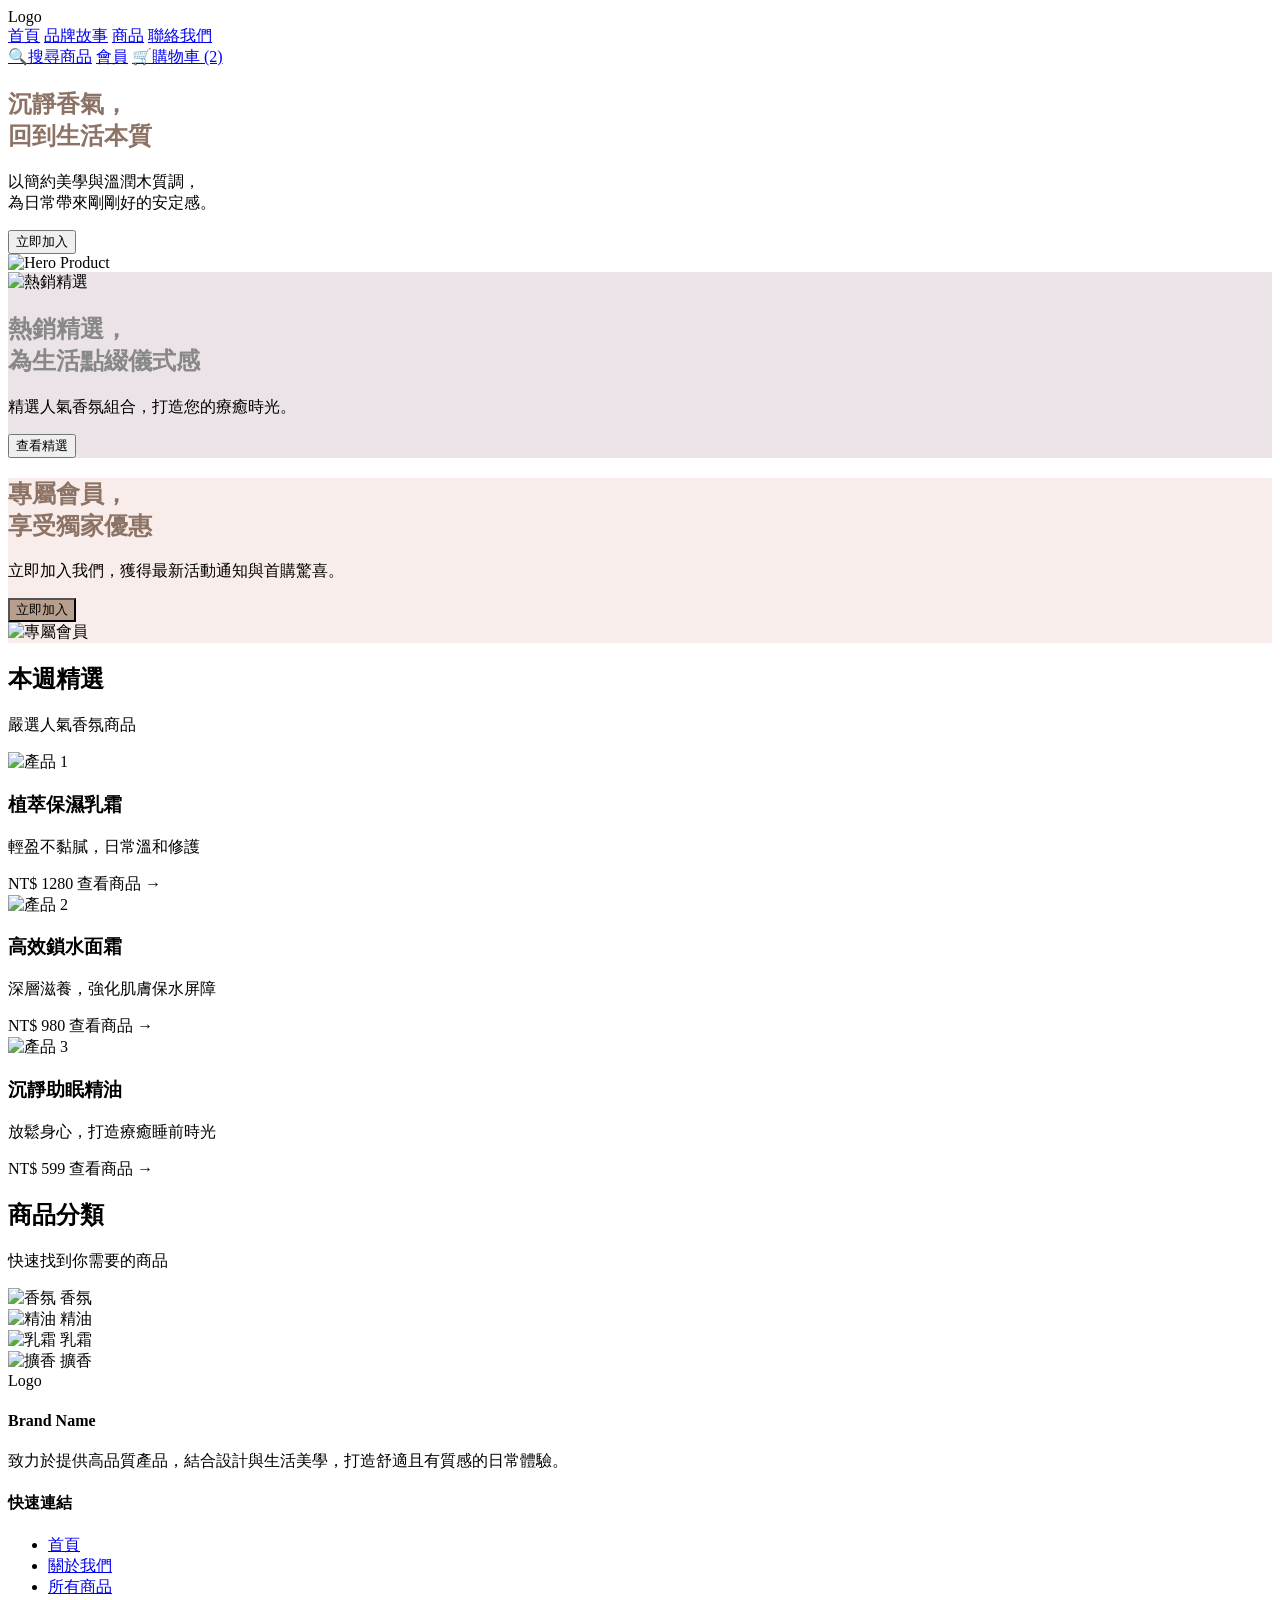
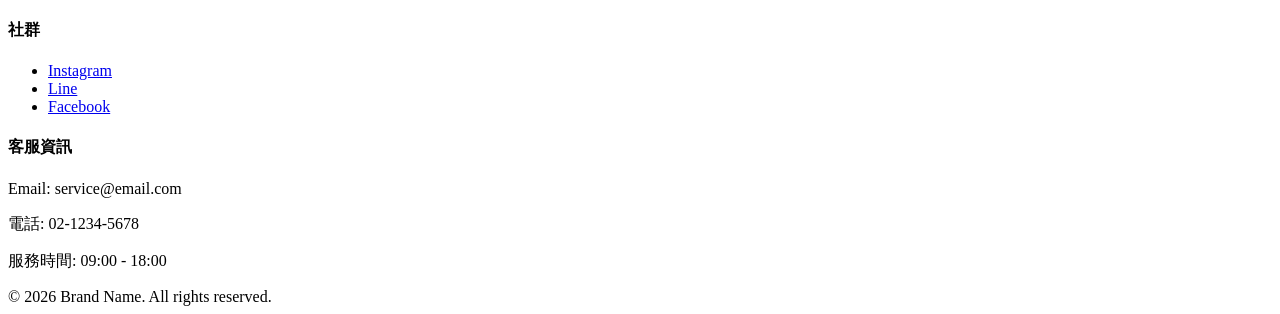
==== index/index.html @ a4450193 "add root index redirect" ====
<!DOCTYPE html>
<html lang="zh-Hant">
<head>
    <meta charset="UTF-8">
    <meta name="viewport" content="width=device-width, initial-scale=1.0">
    <title>首頁 - 品牌名稱</title>
    <link rel="stylesheet" href="style.css">
    <link href="https://fonts.googleapis.com/css2?family=Noto+Sans+TC:wght@400;500;700&display=swap" rel="stylesheet">
</head>

<body>

    <header class="header">
        <div class="header-container">
            <div class="logo">Logo</div>
            <nav class="nav-menu">
                <a href="../index/index.html">首頁</a>
                <a href="../about/about.html">品牌故事</a>
                <a href="../Product/product.html">商品</a>
                <a href="#">聯絡我們</a>
            </nav>
            <div class="nav-icons">
                <a href="#">🔍搜尋商品</a>
                <a href="#">會員</a>
                <a href="#">🛒購物車 (2)</a>
            </div>
        </div>
    </header>

    <section class="hero-section">
        <div class="hero-slider" id="heroSlider">
            
            <div class="hero-slide">
                <div class="hero-container">
                    <div class="hero-content">
                        <h1 style="color: #8d7365;">沉靜香氣，<br>回到生活本質</h1>
                        <p>以簡約美學與溫潤木質調，<br>為日常帶來剛剛好的安定感。</p>
                        <button class="hero-btn" onclick="location.href='../product/product.html'">立即加入</button>
                    </div>
                    <div class="hero-image">
                        <img src="images/hero-image.jpg" alt="Hero Product">
                    </div>
                </div>
            </div>

            <div class="hero-slide slide-2" style="background-color: #EBE3E7;">
                <div class="hero-container">
                    <div class="hero-image">
                        <img src="images/hero-image3.png" alt="熱銷精選">
                    </div>
                    <div class="hero-content">
                        <h1 style="color: #888;" onclick="location.href='../product/product.html'">熱銷精選，<br>為生活點綴儀式感</h1>
                        <p>精選人氣香氛組合，打造您的療癒時光。</p>
                        <button class="hero-btn" onclick="location.href='product.html'">查看精選</button>

                    </div>
                </div>
            </div>
            <div class="hero-slide" style="background-color: #f8edea;">
                <div class="hero-container">
                    <div class="hero-content">
                        <h1 style="color: #8d7365;">專屬會員，<br>享受獨家優惠</h1>
                        <p>立即加入我們，獲得最新活動通知與首購驚喜。</p>
                        <button class="hero-btn" style="background-color: #b89f8d;" onclick="location.href='../about/about.html'">立即加入</button>
                    </div>
                    <div class="hero-image">
                        <img src="images/hero-image2.png" alt="專屬會員">
                    </div>
                </div>
            </div>

        </div> </section>

    <section class="featured-section">
        <div class="section-title">
            <h2>本週精選</h2>
            <p>嚴選人氣香氛商品</p>
        </div>
        <div class="featured-grid">
            <div class="product-card">
                <div class="card-img-wrapper">
                    <img src="images/prod1.jpg" alt="產品 1">
                </div>
                <div class="card-body">
                    <h3>植萃保濕乳霜</h3>
                    <p>輕盈不黏膩，日常溫和修護</p>
                    <div class="card-footer">
                        <span class="price">NT$ 1280</span>
                        <span class="view-link">查看商品 &rarr;</span>
                    </div>
                </div>
            </div>
            <div class="product-card">
                <div class="card-img-wrapper">
                    <img src="images/prod2.jpg" alt="產品 2">
                </div>
                <div class="card-body">
                    <h3>高效鎖水面霜</h3>
                    <p>深層滋養，強化肌膚保水屏障</p>
                    <div class="card-footer">
                        <span class="price">NT$ 980</span>
                        <span class="view-link">查看商品 &rarr;</span>
                    </div>
                </div>
            </div>
            <div class="product-card">
                <div class="card-img-wrapper">
                    <img src="images/prod3.jpg" alt="產品 3">
                </div>
                <div class="card-body">
                    <h3>沉靜助眠精油</h3>
                    <p>放鬆身心，打造療癒睡前時光</p>
                    <div class="card-footer">
                        <span class="price">NT$ 599</span>
                        <span class="view-link">查看商品 &rarr;</span>
                    </div>
                </div>
            </div>
        </div>
    </section>

    <section class="category-section">
        <div class="section-title">
            <h2>商品分類</h2>
            <p>快速找到你需要的商品</p>
        </div>
        <div class="category-grid">
            <div class="category-item">
                <img src="images/cat1.jpg" alt="香氛">
                <span class="category-label">香氛</span>
            </div>
            <div class="category-item">
                <img src="images/cat2.jpg" alt="精油">
                <span class="category-label">精油</span>
            </div>
            <div class="category-item">
                <img src="images/cat3.jpg" alt="乳霜">
                <span class="category-label">乳霜</span>
            </div>
            <div class="category-item">
                <img src="images/cat4.jpg" alt="擴香">
                <span class="category-label">擴香</span>
            </div>
        </div>

        
    </section>

    

    <footer class="footer-main">
        <div class="footer-top-container">
            <div class="footer-logo-box">
                <div class="footer-logo-square">Logo</div>
            </div>
            
            <div class="footer-links-grid">
                <div class="footer-column">
                    <h4>Brand Name</h4>
                    <p>致力於提供高品質產品，結合設計與生活美學，打造舒適且有質感的日常體驗。</p>
                </div>
                <div class="footer-column">
                    <h4>快速連結</h4>
                    <ul>
                        <li><a href="../index/index.html">首頁</a></li>
                        <li><a href="../about/about.html">關於我們</a></li>
                        <li><a href="../Product/product.html">所有商品</a></li>
                    </ul>
                </div>
                <div class="footer-column">
                    <h4>社群</h4>
                    <ul>
                        <li><a href="#">Instagram</a></li>
                        <li><a href="#">Line</a></li>
                        <li><a href="#">Facebook</a></li>
                    </ul>
                </div>
                <div class="footer-column">
                    <h4>客服資訊</h4>
                    <p>Email: service@email.com</p>
                    <p>電話: 02-1234-5678</p>
                    <p>服務時間: 09:00 - 18:00</p>
                </div>
            </div>
        </div>
        <div class="footer-bottom">
            © 2026 Brand Name. All rights reserved.
        </div>
    </footer>

    <script>
        let currentSlide = 0;
        const slider = document.getElementById('heroSlider');
        const totalSlides = 3;

        function nextSlide() {
            currentSlide = (currentSlide + 1) % totalSlides;
            // 核心修正：
            // 因為容器寬度是 300%，每一張佔 33.333%
            // 所以位移必須是 0%, -33.333%, -66.666%
            const offset = currentSlide * (100 / totalSlides);
            slider.style.transform = `translateX(-${offset}%)`;
        }

        // 每 4 秒自動切換
        setInterval(nextSlide, 4000);
    </script>

</body>
</html>
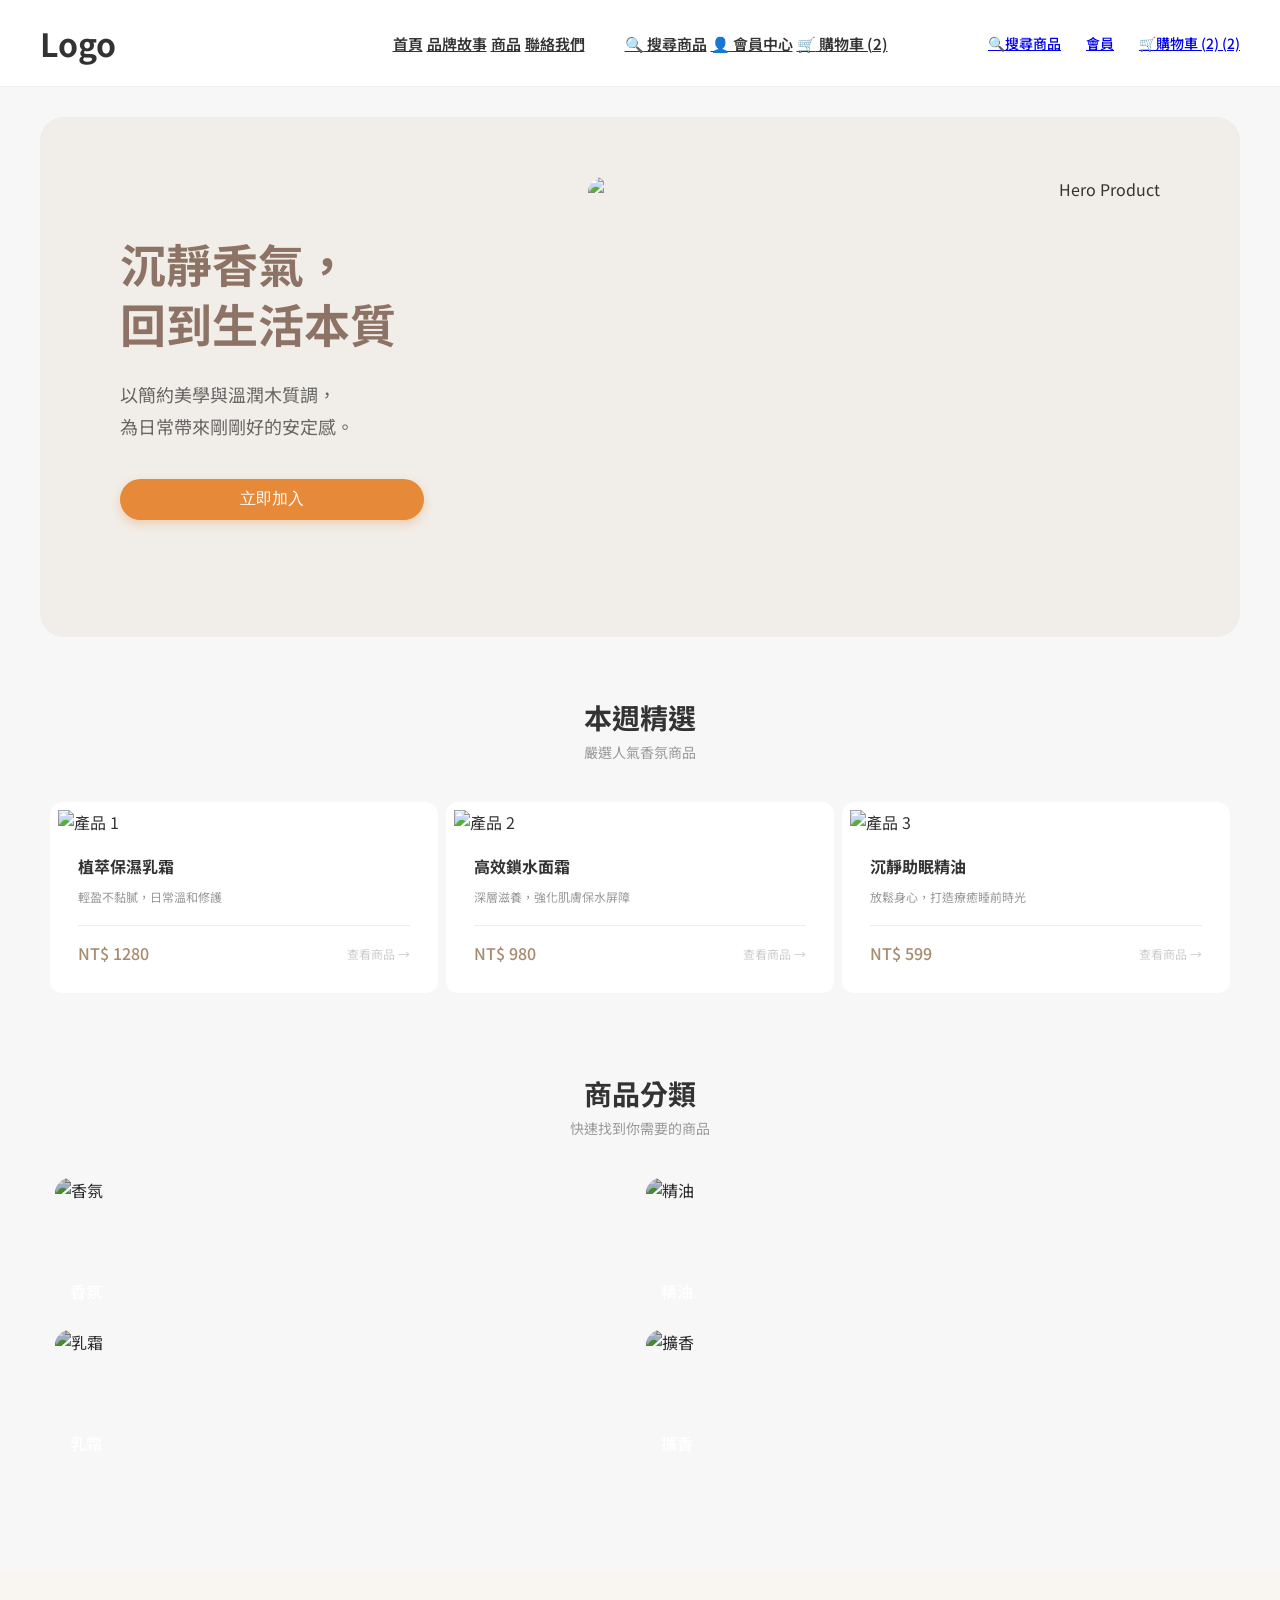
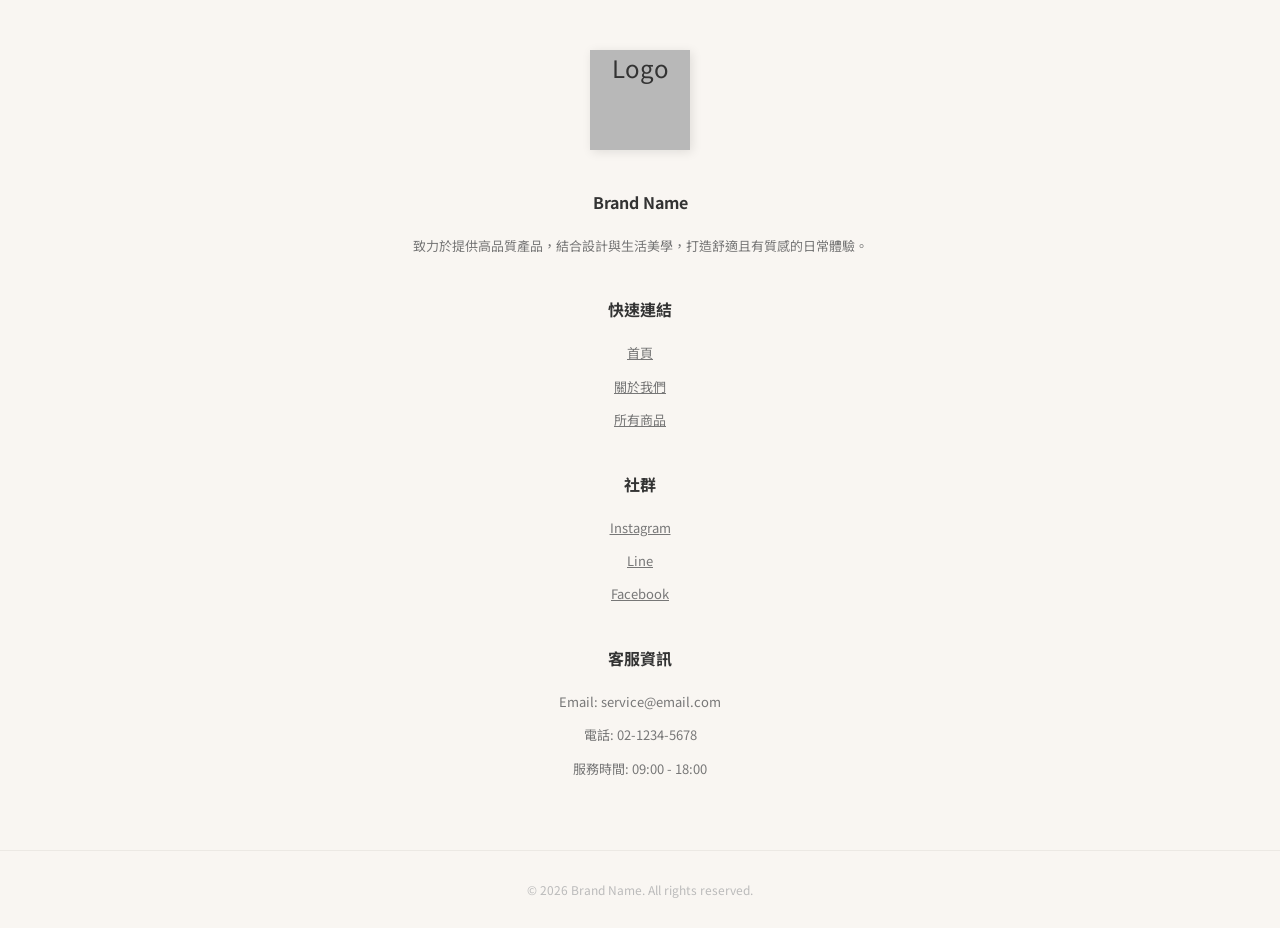
==== commit 583a47de: "add root index redirect" ====
--- a/index/index.html
+++ b/index/index.html
@@ -12,17 +12,28 @@
 
     <header class="header">
         <div class="header-container">
+            <button class="mobile-menu-toggle" id="mobileMenuBtn">☰</button>
             <div class="logo">Logo</div>
-            <nav class="nav-menu">
-                <a href="../index/index.html">首頁</a>
-                <a href="../about/about.html">品牌故事</a>
-                <a href="../Product/product.html">商品</a>
-                <a href="#">聯絡我們</a>
+
+            <nav class="nav-menu" id="navMenu">
+                <div class="menu-links">
+                    <a href="../index/index.html">首頁</a>
+                    <a href="../about/about.html">品牌故事</a>
+                    <a href="../Product/product.html">商品</a>
+                    <a href="#">聯絡我們</a>
+                </div>
+
+                <div class="mobile-menu-actions">
+                    <a href="#"><span class="icon">🔍</span> 搜尋商品</a>
+                    <a href="#"><span class="icon">👤</span> 會員中心</a>
+                    <a href="#"><span class="icon">🛒</span> 購物車 (2)</a>
+                </div>
             </nav>
-            <div class="nav-icons">
+
+            <div class="nav-icons desktop-only">
                 <a href="#">🔍搜尋商品</a>
                 <a href="#">會員</a>
-                <a href="#">🛒購物車 (2)</a>
+                <a href="#">🛒購物車 (2) (2)</a>
             </div>
         </div>
     </header>
@@ -35,7 +46,7 @@
                     <div class="hero-content">
                         <h1 style="color: #8d7365;">沉靜香氣，<br>回到生活本質</h1>
                         <p>以簡約美學與溫潤木質調，<br>為日常帶來剛剛好的安定感。</p>
-                        <button class="hero-btn" onclick="location.href='../product/product.html'">立即加入</button>
+                        <button class="hero-btn" onclick="location.href='../Product/product.html'">立即加入</button>
                     </div>
                     <div class="hero-image">
                         <img src="images/hero-image.jpg" alt="Hero Product">
@@ -49,9 +60,9 @@
                         <img src="images/hero-image3.png" alt="熱銷精選">
                     </div>
                     <div class="hero-content">
-                        <h1 style="color: #888;" onclick="location.href='../product/product.html'">熱銷精選，<br>為生活點綴儀式感</h1>
+                        <h1 style="color: #888;">熱銷精選，<br>為生活點綴儀式感</h1>
                         <p>精選人氣香氛組合，打造您的療癒時光。</p>
-                        <button class="hero-btn" onclick="location.href='product.html'">查看精選</button>
+                        <button class="hero-btn" onclick="location.href='../Product/product.html'">查看精選</button>
 
                     </div>
                 </div>
@@ -206,5 +217,29 @@
         setInterval(nextSlide, 4000);
     </script>
 
+    <script>
+    const mobileMenuBtn = document.getElementById('mobileMenuBtn');
+    const navMenu = document.querySelector('.nav-menu'); // 抓取你的 .nav-menu
+
+    // 自動建立遮罩層
+    const overlay = document.createElement('div');
+    overlay.className = 'menu-overlay';
+    document.body.appendChild(overlay);
+
+    function toggleMenu() {
+        navMenu.classList.toggle('active');
+        overlay.classList.toggle('active');
+        
+        // 切換按鈕圖示：開啟時變 X，關閉時回 ☰
+        mobileMenuBtn.innerHTML = navMenu.classList.contains('active') ? '✕' : '☰';
+        
+        // 防止手機版選單開啟時背景還能捲動
+        document.body.style.overflow = navMenu.classList.contains('active') ? 'hidden' : 'auto';
+    }
+
+    mobileMenuBtn.addEventListener('click', toggleMenu);
+    overlay.addEventListener('click', toggleMenu);
+</script>
+
 </body>
 </html>
--- a/index/style.css
+++ b/index/style.css
@@ -0,0 +1,722 @@
+/* 基礎設定 */
+* { box-sizing: border-box; margin: 0; padding: 0; }
+body { font-family: 'Noto Sans TC', sans-serif; background-color: #f7f7f7; color: #333; }
+
+/* --- Hero Section --- */
+.hero-section {
+    background-color: #f1ede8; 
+    margin: 20px auto;
+    max-width: 1200px;
+    border-radius: 20px;
+    overflow: hidden;
+}
+
+.hero-container {
+    display: flex;
+    align-items: center;
+    padding: 60px 80px;
+}
+
+.hero-content { flex: 1; }
+.hero-content h1 { font-size: 42px; line-height: 1.3; margin-bottom: 20px; }
+.hero-content p { font-size: 16px; color: #666; margin-bottom: 30px; }
+
+.hero-btn {
+    background-color: #e68a39; 
+    color: white;
+    border: none;
+    padding: 12px 40px;
+    border-radius: 25px;
+    font-size: 16px;
+    cursor: pointer;
+    box-shadow: 0 4px 10px rgba(230, 138, 57, 0.3);
+}
+
+.hero-image { flex: 1; text-align: right; }
+.hero-image img { width: 90%; border-radius: 15px; }
+
+/* --- 通用標題 --- */
+.section-title { text-align: center; margin: 60px 0 40px; }
+.section-title h2 { font-size: 28px; margin-bottom: 5px; }
+.section-title p { font-size: 14px; color: #999; }
+
+/* --- 本週精選  --- */
+.featured-grid {
+    display: grid;
+    grid-template-columns: repeat(3, 1fr);
+    gap: 30px;
+    max-width: 1200px;
+    margin: 0 auto 80px;
+    padding: 0 20px;
+}
+
+.product-card {
+    background: white;
+    border-radius: 15px;
+    overflow: hidden;
+    transition: all 0.3s ease; 
+    cursor: pointer;
+    padding: 8px; /* 減少內距讓格子變短 */
+        border-radius: 12px;
+}
+
+/* Hover 時卡片浮起並產生陰影 */
+.product-card:hover {
+    transform: translateY(-10px);
+    box-shadow: 0 15px 30px rgba(0,0,0,0.1);
+}
+
+.card-img-wrapper img { width: 100%; height: 250px; object-fit: cover; }
+.card-body { padding: 20px; }
+.card-body h3 { font-size: 16px; margin-bottom: 10px; }
+.card-body p { font-size: 12px; color: #999; margin-bottom: 20px; }
+.card-footer { display: flex; justify-content: space-between; align-items: center; border-top: 1px solid #eee; padding-top: 15px; }
+.price { color: #a88a6d; font-weight: 500; }
+.view-link { font-size: 12px; color: #ccc; }
+
+/* --- 商品分類 (影片 2 動效) --- */
+.category-grid {
+    display: grid;
+    grid-template-columns: repeat(4, 1fr);
+    gap: 20px;
+    max-width: 1200px;
+    margin: 0 auto 100px;
+    padding: 0 20px;
+}
+
+.category-item {
+    position: relative;
+    border-radius: 15px;
+    overflow: hidden;
+    height: 180px;
+    cursor: pointer;
+}
+
+.category-item img {
+    width: 100%;
+    height: 100%;
+    object-fit: cover;
+    filter: brightness(0.8); 
+    transition: all 0.5s ease;
+}
+
+.category-label {
+    position: absolute;
+    bottom: 15px;
+    left: 15px;
+    color: white;
+    font-weight: 500;
+    z-index: 2;
+}
+
+/* Hover 時圖片放大且變亮 */
+.category-item:hover img {
+    transform: scale(1.1);
+    filter: brightness(1.0);
+}
+
+/* --- Hero Section 核心修正 --- */
+.hero-section {
+    max-width: 1200px;
+    margin: 30px auto;
+    border-radius: 24px;
+    overflow: hidden;
+    background-color: #f1ede8;
+    position: relative;
+}
+
+.hero-slider {
+    display: flex;
+    width: 300%; /* 三張圖 */
+    transition: transform 0.8s cubic-bezier(0.4, 0, 0.2, 1);
+}
+
+.hero-slide {
+    width: 33.3333%;
+    flex-shrink: 0;
+}
+
+.hero-container {
+    display: flex;
+    align-items: center;
+    justify-content: space-between;
+    height: 520px; 
+}
+
+/* 文字區域 */
+.hero-content {
+    flex: 0 0 45%;
+    padding: 0 140px 0 20px;
+}
+
+.hero-content h1 {
+    font-size: 46px;
+    font-weight: 700;
+    line-height: 1.3;
+    color: #333;
+    margin-bottom: 24px;
+}
+
+.hero-content p {
+    font-size: 18px;
+    line-height: 1.8;
+    color: #666;
+    margin-bottom: 36px;
+}
+
+/* 圖片區域 */
+.hero-image {
+    flex: 0 0 55%;
+    height: 100%;
+}
+
+.hero-image img {
+    width: 100%;
+    height: 100%;
+    object-fit: cover; 
+    display: block;
+}
+
+.hero-btn {
+    background-color: #e68a39;
+    color: white;
+    border: none;
+    padding: 14px 45px;
+    border-radius: 30px;
+    font-size: 16px;
+    font-weight: 500;
+    cursor: pointer;
+    transition: all 0.3s ease;
+}
+
+.hero-btn {
+    padding: 10px 120px; 
+    
+    
+    display: inline-block; 
+}
+
+.hero-btn:hover {
+    background-color: #d1782d;
+    transform: translateY(-2px);
+    box-shadow: 0 5px 15px rgba(230, 138, 57, 0.3);
+}
+
+.hero-slide[style*="#edeef1"] .hero-container {
+    padding-left: 0.1px; 
+}
+
+.hero-slide.slide-2 .hero-image img {
+    height: 300%;
+    object-fit: cover;
+}
+
+.hero-image {
+    flex: 0 0 55%; 
+    height: 100%;  
+    overflow: hidden;
+}
+
+.hero-image img {
+    width: 100%;
+    height: 100%;
+    object-fit: cover; 
+    display: block;
+}
+
+/*文字區塊 */
+.hero-content {
+    flex: 0 0 45%;
+    padding-left: 0px; 
+    padding-right: 20px;
+}
+
+/* 1. 容器設定*/
+.slide-2 .hero-container {
+    display: flex;
+    flex-direction: row; 
+    align-items: stretch; 
+    justify-content:space-between; 
+    padding: 0 ; 
+    height: 520px; 
+    padding-bottom: 0; 
+    overflow: hidden;
+}
+
+/* 2. 圖片區塊：強制填滿高度 */
+.slide-2 .hero-image {
+    flex: 0 0 55%;
+    height: 100%; 
+    display: flex;
+    align-items: flex-end; 
+}
+
+.slide-2 .hero-image img {
+    width: 100%;      
+    height: 100%;      
+    max-height: 520px;
+    object-fit: contain; 
+    border-radius: 10px; 
+    display: block;
+}
+
+/* 3. 文字區塊 */
+.slide-2 .hero-content {
+    flex: 0 0 55%;      
+    display: flex;
+    flex-direction: column;
+    justify-content: center; 
+    padding-left: 60px;      
+    text-align: left;
+}
+
+/* 第二張投影片的按鈕 */
+.slide-2 .hero-btn {
+    background-color: #8B6B4A !important; 
+    color: white;
+    padding: 12px 120px !important; 
+    width: fit-content !important;
+    align-self: flex-start;
+    margin-top: 25px;
+    box-shadow: 0 4px 10px rgba(139, 107, 74, 0.3);
+}
+
+
+.slide-2 .hero-btn:hover {
+    background-color: #6E5338 !important;
+    box-shadow: 0 5px 15px rgba(110, 83, 56, 0.4);
+    transform: translateY(-2px);
+}
+
+/* Footer  */
+
+/* --- Navbar 修正 ( --- */
+.header {
+    background-color: #ffffff;
+    border-bottom: 1px solid #eeeeee;
+    padding: 20px 0;
+    width: 100%;
+}
+
+.header-container {
+    max-width: 1300px;
+    margin: 0 auto;
+    display: flex;
+    justify-content: space-between;
+    align-items: center;
+    padding: 0 40px;
+}
+
+.logo {
+    font-size: 32px;
+    font-weight: 700;
+    color: #333;
+    flex: 1;
+}
+
+.mobile-menu-toggle {
+    display: none; 
+    background: none;
+    border: none;
+    font-size: 28px;
+    cursor: pointer;
+    color: #333;
+    padding: 10px;
+    z-index: 1001;
+}
+
+.nav-menu {
+    flex: 2;
+    display: flex;
+    justify-content: center;
+    gap: 40px;
+}
+
+.nav-menu a {
+    font-size: 15px;
+    font-weight: 600;
+    color: #333;
+}
+
+.nav-icons {
+    flex: 1;
+    display: flex;
+    justify-content: flex-end;
+    gap: 25px;
+    font-size: 14px;
+    font-weight: 500;
+}
+
+.icon-item {
+    cursor: pointer;
+    display: flex;
+    align-items: center;
+    gap: 5px;
+}
+
+.category-grid {
+        grid-template-columns: repeat(2, 1fr); /* 強制兩欄 */
+        gap: 12px; /* 稍微縮小間距 */
+        padding: 0 15px; /* 兩側留點邊距 */
+    }
+
+    .category-item {
+        height: 140px; /* 稍微降低高度，讓四格能同時呈現在螢幕範圍 */
+        border-radius: 15px;
+    }
+
+    .category-item h3 {
+        font-size: 18px; /* 縮小一點標題文字 */
+        /* 如果文字背景太暗，可以增加一點陰影 */
+        text-shadow: 0 2px 4px rgba(0,0,0,0.3);
+    }
+
+    /* 針對分類區段的標題（例如：商品分類） */
+    .categories-section h2 {
+        font-size: 24px;
+        margin-bottom: 20px;
+        text-align: center;
+    }
+
+/* --- Footer  --- */
+.footer-main {
+    background-color: #f9f6f2;
+    padding-top: 80px;
+    margin-top: 100px;
+}
+
+.footer-top-container {
+    max-width: 1200px;
+    margin: 0 auto;
+    display: flex;
+    gap: 60px;
+    padding: 0 40px 60px 40px;
+}
+
+.footer-logo-square {
+    width: 100px;
+    height: 100px;
+    background-color: #b8b8b8; 
+    align-items: center;
+    justify-content: center;
+    font-size: 24px;
+    color: #333;
+    box-shadow: 2px 2px 10px rgba(0,0,0,0.1);
+    margin: 0 auto; /* 確保在區塊中絕對居中 */
+}
+
+.footer-links-grid {
+    flex: 1;
+    display: grid;
+    grid-template-columns: 1.5fr 1fr 1fr 1.5fr; 
+    gap: 40px;
+}
+
+.footer-column h4 {
+    font-size: 16px;
+    margin-bottom: 20px;
+    color: #333;
+}
+
+.footer-column p, .footer-column li {
+    font-size: 13px;
+    color: #777;
+    line-height: 1.8;
+    list-style: none;
+    margin-bottom: 10px;
+}
+
+.footer-column a {
+    color: #777;
+    transition: color 0.3s;
+}
+
+.footer-column a:hover {
+    color: #a08c75;
+}
+
+.footer-bottom {
+    text-align: center;
+    padding: 30px 0;
+    font-size: 12px;
+    color: #bbb;
+    border-top: 1px solid #ece9e4;
+}
+
+/* --- 額外 UX 修飾：Hero 按鈕 Hover 效果 --- */
+.hero-btn:hover {
+    background-color: #cf7a2e;
+    transform: translateY(-2px);
+    transition: 0.3s;
+}
+
+
+/* ============================================================
+   手機版響應式設計 (Mobile RWD) - 最終整合版
+   ============================================================ */
+
+/* 1. 基礎控制：預設在電腦版隱藏漢堡按鈕與遮罩 */
+.mobile-menu-toggle {
+    display: none; /* 電腦版不顯示 */
+    background: none;
+    border: none;
+    font-size: 28px;
+    cursor: pointer;
+    color: #333;
+    padding: 5px;
+    z-index: 1001;
+}
+
+.menu-overlay {
+    display: none;
+    position: fixed;
+    top: 0;
+    left: 0;
+    width: 100%;
+    height: 100%;
+    background: rgba(0, 0, 0, 0.4);
+    backdrop-filter: blur(3px); /* 增加精品感的磨砂效果 */
+    z-index: 999;
+}
+
+@media (max-width: 768px) {
+    /* --- Header 調整 --- */
+    .header-container {
+        padding: 0 20px;
+        height: 70px;
+    }
+
+    .mobile-menu-toggle {
+        display: block; /* 手機版開啟漢堡按鈕 */
+    }
+
+    .desktop-only {
+        display: none;
+    }
+
+    /* --- 導覽選單轉為側邊欄 --- */
+    .nav-menu {
+        position: fixed;
+        top: 0;
+        left: -100%; /* 依然從左側外面開始 */
+        
+        /* 修正 1：增加寬度，確保文字不換行 */
+        width: 85%; /* 或者使用固定寬度如 300px，視你的字長度而定 */
+        max-width: 320px; 
+        
+        height: 100vh;
+        background: #ffffff;
+        flex-direction: column;
+        
+        /* 修正 2：調整 Padding 讓內容更靠內，避免被螢幕邊緣切到 */
+        padding: 100px 30px 50px 30px; 
+        align-items: flex-end; /* 讓內部的 div 靠右對齊 */
+        gap: 0; /* 改由內部的 div 控制間距 */
+        box-shadow: 10px 0 30px rgba(0,0,0,0.1);
+        transition: transform 0.4s cubic-bezier(0.4, 0, 0.2, 1);
+        z-index: 1000;
+        display: flex;
+    }
+
+    /* 當 JS 注入 active 類別時滑入 */
+    .nav-menu.active {
+        transform: translateX(100%);
+    }
+
+    .nav-menu a {
+        font-size: 18px;
+        font-weight: 500;
+        color: #333;
+        text-decoration: none;
+        border-bottom: 1px solid #f0f0f0;
+        padding: 15px 0; /* 增加點擊範圍 */
+        width: 100%;
+        display: block;
+        white-space: nowrap; /* 核心修正：強制文字不換行 */
+        text-align: right;
+    }
+    .menu-links {
+        width: 100%;
+        display: flex;
+        flex-direction: column;
+        align-items: flex-end; /* 讓連結標籤靠右 */
+    }
+    .menu-links a {
+        font-size: 20px;
+        font-weight: 500;
+        color: #333;
+        text-decoration: none;
+        letter-spacing: 2px;
+        padding: 10px 0;
+        border-bottom: 1px solid #f5f5f5;
+        text-align: right;
+    }
+    /* 下方功能按鈕區域 */
+    .mobile-menu-actions {
+        margin-top: 30px;
+        padding-top: 20px;
+        display: flex;
+        flex-direction: column;
+        gap: 20px;
+        
+    }
+
+    .mobile-menu-actions a {
+        border-bottom: none; /* 功能按鈕不需要底線 */
+        padding: 5px 0;
+        font-size: 16px;
+        color: #666;
+        display: flex;
+        align-items: center;
+        flex-direction: row-reverse;
+        gap: 12px;
+    }
+
+    .mobile-menu-actions .icon {
+        font-size: 18px;
+    }
+
+    /* 隱藏部分導覽文字以節省空間 */
+    .nav-icons a {
+        font-size: 13px;
+        gap: 5px;
+    }
+
+    .menu-overlay.active {
+        display: block; /* 顯示遮罩 */
+    }
+
+    /* --- Hero Section 堆疊調整 --- */
+    .hero-container {
+        flex-direction: column; /* 改為上下排列 */
+        padding: 40px 20px;
+        text-align: center;
+    }
+
+    .hero-content {
+        margin-bottom: 30px;
+    }
+
+    .hero-content h1 {
+        font-size: 28px;
+        margin-bottom: 15px;
+    }
+
+    .hero-image {
+        width: 100%;
+        height: 250px;
+    }
+
+    .slide-2 .hero-container {
+        /* 讓內容垂直堆疊，並確保圖片在上面 (或是依照你喜好調整順序) */
+        flex-direction: column-reverse; 
+        padding: 40px 20px;
+        height: auto;
+    }
+
+    .slide-2 .hero-content {
+        /* 解除電腦版的 10% 偏移，讓文字置中 */
+        padding-left: 0; 
+        width: 100%;
+        text-align: center;
+        align-self: center;
+        margin-top: 20px; /* 增加與上方圖片的間距 */
+    }
+
+    .slide-2 .hero-image {
+        /* 確保圖片在手機版也是滿版且高度適中 */
+        width: 100%;
+        height: 250px;
+        margin-bottom: 0;
+    }
+
+    .slide-2 .hero-content h1 {
+        font-size: 28px;
+        margin-bottom: 15px;
+    }
+
+    .product-card {
+        padding: 10px 8px; /* 大幅縮小卡片內距 */
+        border-radius: 12px; /* 圓角隨之縮小更協調 */
+
+        position: relative; /* 必須加上這行 */
+        padding-bottom: 35px; /* 為右下角的文字留出底部空間 */
+    }
+
+    .card-img-wrapper img {
+        height: 85px; /* 縮小圖片高度，避免手機版過長 */
+        border-radius: 8px;
+    }
+
+    .product-info {
+        margin-top: 8px;
+    }
+
+    .product-info h3 {
+        font-size: 12px; /* 標題縮小 */
+        margin-bottom: 2px;
+        white-space: nowrap; /* 避免標題換行擠開高度 */
+        overflow: hidden;
+        text-overflow: ellipsis;
+    }
+
+    /* 5. 底部價格與查看商品 */
+    .card-footer {
+        display: block;
+        justify-content: space-between;
+        align-items: flex-end;
+        margin-top: 5px;
+    }
+
+    .price {
+        font-size: 12px;
+        font-weight: 700;
+        display: block;
+        margin-top: 5px;
+    }
+
+    .view-product {
+        position: absolute;
+        right: 8px;   /* 距離右邊 10px */
+        bottom: 1px;  /* 距離底部 10px */
+        color: #bbb;    /* 顏色稍微變淡，增加高級感 */
+        text-decoration: none;
+        letter-spacing: 0.5px;
+    }
+
+    /* 隱藏手機版不需要的按鈕，節省高度 */
+    .add-to-cart-btn {
+        display: none;
+    }
+
+    /* 在三欄模式下，手機版通常會隱藏「立即加入」按鈕或縮小它 */
+    .add-to-cart-btn {
+        display: none; /* 建議隱藏，因為空間不足，點擊卡片進入詳情即可 */
+    }
+}
+
+    
+
+    /* --- 商品網格改為兩欄 --- */
+    .featured-grid {
+        grid-template-columns: repeat(3, 1fr); 
+        gap: 8px; /* 縮小間距，爭取空間 */
+        padding: 0 10px;
+    }
+
+    .product-info h3 {
+        font-size: 10px; /* 縮小標題 */
+    }
+
+    /* --- Footer 堆疊 --- */
+    .footer-top-container {
+        flex-direction: column;
+        text-align: center;
+        gap: 40px;
+    }
+
+    .footer-links-grid {
+        grid-template-columns: 1fr;
+        gap: 30px;
+    }
+
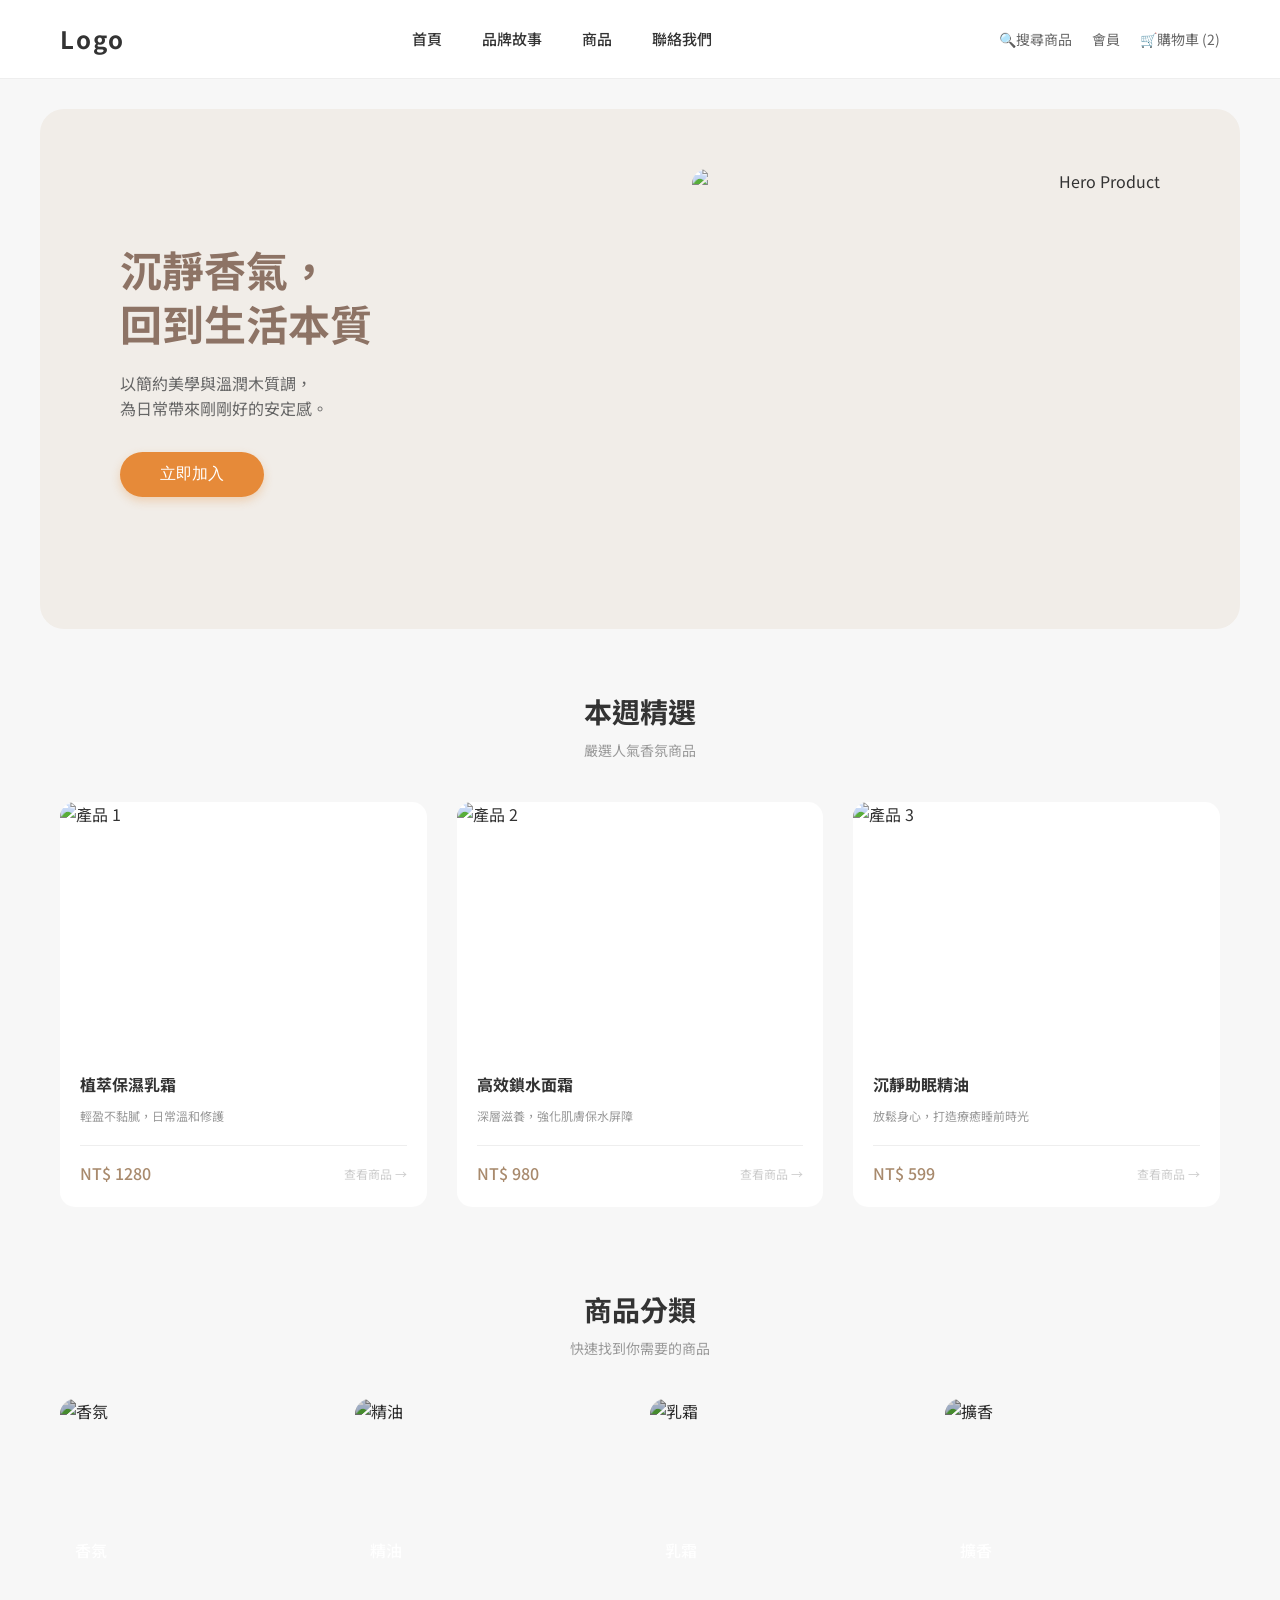
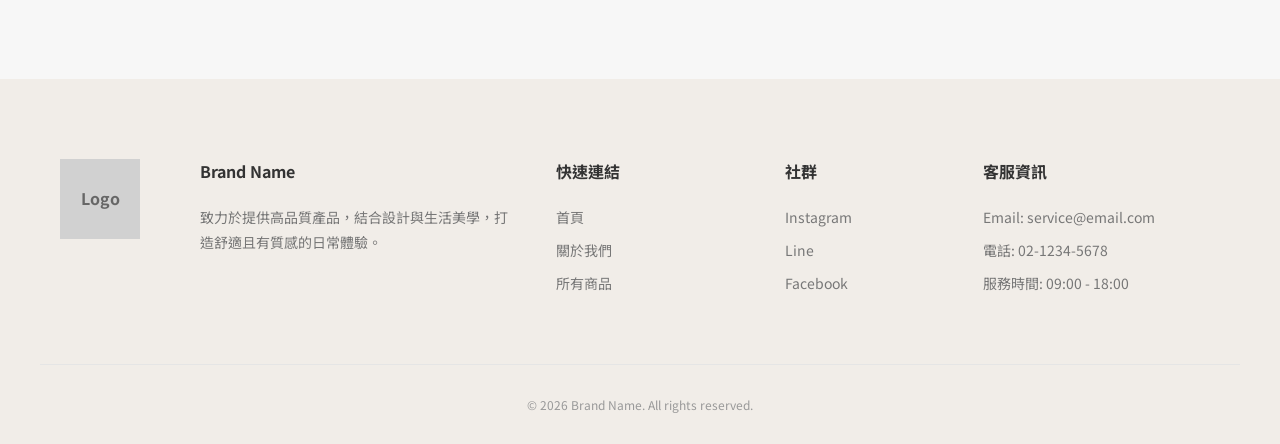
==== commit d58b1188: "add root index redirect" ====
--- a/index/index.html
+++ b/index/index.html
@@ -12,28 +12,21 @@
 
     <header class="header">
         <div class="header-container">
-            <button class="mobile-menu-toggle" id="mobileMenuBtn">☰</button>
             <div class="logo">Logo</div>
 
-            <nav class="nav-menu" id="navMenu">
-                <div class="menu-links">
-                    <a href="../index/index.html">首頁</a>
-                    <a href="../about/about.html">品牌故事</a>
-                    <a href="../Product/product.html">商品</a>
-                    <a href="#">聯絡我們</a>
-                </div>
-
-                <div class="mobile-menu-actions">
-                    <a href="#"><span class="icon">🔍</span> 搜尋商品</a>
-                    <a href="#"><span class="icon">👤</span> 會員中心</a>
-                    <a href="#"><span class="icon">🛒</span> 購物車 (2)</a>
-                </div>
+            
+
+            <nav class="nav-menu">
+                <a href="../index/index.html">首頁</a>
+                <a href="../about/about.html">品牌故事</a>
+                <a href="../Product/product.html">商品</a>
+                <a href="#">聯絡我們</a>
             </nav>
 
-            <div class="nav-icons desktop-only">
+            <div class="nav-icons">
                 <a href="#">🔍搜尋商品</a>
                 <a href="#">會員</a>
-                <a href="#">🛒購物車 (2) (2)</a>
+                <a href="#">🛒購物車 (2)</a>
             </div>
         </div>
     </header>
@@ -88,7 +81,7 @@
             <p>嚴選人氣香氛商品</p>
         </div>
         <div class="featured-grid">
-            <div class="product-card">
+            <a href="../product/product.html" class="product-card">
                 <div class="card-img-wrapper">
                     <img src="images/prod1.jpg" alt="產品 1">
                 </div>
@@ -100,8 +93,8 @@
                         <span class="view-link">查看商品 &rarr;</span>
                     </div>
                 </div>
-            </div>
-            <div class="product-card">
+            </a>
+            <a href="../product/product.html" class="product-card">
                 <div class="card-img-wrapper">
                     <img src="images/prod2.jpg" alt="產品 2">
                 </div>
@@ -113,8 +106,8 @@
                         <span class="view-link">查看商品 &rarr;</span>
                     </div>
                 </div>
-            </div>
-            <div class="product-card">
+            </a>
+            <a href="../product/product.html" class="product-card">
                 <div class="card-img-wrapper">
                     <img src="images/prod3.jpg" alt="產品 3">
                 </div>
@@ -126,7 +119,7 @@
                         <span class="view-link">查看商品 &rarr;</span>
                     </div>
                 </div>
-            </div>
+            </a>
         </div>
     </section>
 
@@ -217,29 +210,5 @@
         setInterval(nextSlide, 4000);
     </script>
 
-    <script>
-    const mobileMenuBtn = document.getElementById('mobileMenuBtn');
-    const navMenu = document.querySelector('.nav-menu'); // 抓取你的 .nav-menu
-
-    // 自動建立遮罩層
-    const overlay = document.createElement('div');
-    overlay.className = 'menu-overlay';
-    document.body.appendChild(overlay);
-
-    function toggleMenu() {
-        navMenu.classList.toggle('active');
-        overlay.classList.toggle('active');
-        
-        // 切換按鈕圖示：開啟時變 X，關閉時回 ☰
-        mobileMenuBtn.innerHTML = navMenu.classList.contains('active') ? '✕' : '☰';
-        
-        // 防止手機版選單開啟時背景還能捲動
-        document.body.style.overflow = navMenu.classList.contains('active') ? 'hidden' : 'auto';
-    }
-
-    mobileMenuBtn.addEventListener('click', toggleMenu);
-    overlay.addEventListener('click', toggleMenu);
-</script>
-
 </body>
 </html>
--- a/index/style.css
+++ b/index/style.css
@@ -1,28 +1,158 @@
-/* 基礎設定 */
-* { box-sizing: border-box; margin: 0; padding: 0; }
-body { font-family: 'Noto Sans TC', sans-serif; background-color: #f7f7f7; color: #333; }
-
-/* --- Hero Section --- */
+/* ==========================================================================
+   基礎設定
+   ========================================================================== */
+* {
+    box-sizing: border-box;
+    margin: 0;
+    padding: 0;
+}
+
+body {
+    font-family: 'Noto Sans TC', sans-serif;
+    background-color: #f7f7f7;
+    color: #333;
+    line-height: 1.6;
+}
+
+a {
+    text-decoration: none;
+    color: inherit;
+    transition: opacity 0.2s, color 0.3s;
+}
+
+a:hover {
+    opacity: 0.75;
+}
+
+img {
+    display: block;
+    max-width: 100%;
+}
+
+/* ==========================================================================
+   Navbar（對齊 About / Product 風格）
+   ========================================================================== */
+.header {
+    background-color: #fff;
+    border-bottom: 1px solid #eee;
+    padding: 20px 0;
+    position: sticky;
+    top: 0;
+    z-index: 1000;
+    width: 100%;
+}
+
+.header-container {
+    max-width: 1200px;
+    margin: 0 auto;
+    display: flex;
+    justify-content: space-between;
+    align-items: center;
+    padding: 0 20px;
+}
+
+.logo {
+    font-size: 24px;
+    font-weight: 700;
+    letter-spacing: 2px;
+}
+
+.nav-menu {
+    display: flex;
+    align-items: center;
+}
+
+.nav-menu a {
+    color: #333;
+    margin: 0 20px;
+    font-size: 15px;
+    font-weight: 500;
+    transition: color 0.3s;
+}
+
+.nav-menu a:hover {
+    color: #8B6B4A;
+}
+
+.nav-icons {
+    display: flex;
+    gap: 20px;
+    font-size: 14px;
+}
+
+.nav-icons a {
+    color: #666;
+}
+
+/* ==========================================================================
+   Hero Section
+   保留首頁原本格式與比例
+   ========================================================================== */
 .hero-section {
-    background-color: #f1ede8; 
-    margin: 20px auto;
     max-width: 1200px;
-    border-radius: 20px;
+    margin: 30px auto;
+    border-radius: 24px;
     overflow: hidden;
+    background-color: #f1ede8;
+    position: relative;
+}
+
+.hero-slider {
+    display: flex;
+    width: 300%;
+    transition: transform 0.8s cubic-bezier(0.4, 0, 0.2, 1);
+}
+
+.hero-slide {
+    width: 33.3333%;
+    flex-shrink: 0;
 }
 
 .hero-container {
     display: flex;
     align-items: center;
+    justify-content: space-between;
+    height: 520px;
     padding: 60px 80px;
 }
 
-.hero-content { flex: 1; }
-.hero-content h1 { font-size: 42px; line-height: 1.3; margin-bottom: 20px; }
-.hero-content p { font-size: 16px; color: #666; margin-bottom: 30px; }
-
+/* 文字區域 */
+.hero-content {
+    flex: 1;
+}
+
+.hero-content h1 {
+    font-size: 42px;
+    line-height: 1.3;
+    margin-bottom: 20px;
+}
+
+.hero-content p {
+    font-size: 16px;
+    color: #666;
+    margin-bottom: 30px;
+}
+
+/* 圖片區域 */
+.hero-image {
+    flex: 1;
+    text-align: right;
+    height: 100%;
+    overflow: hidden;
+}
+
+.hero-image img {
+    width: 90%;
+    height: 100%;
+    object-fit: cover;
+    border-radius: 15px;
+    margin-left: auto;
+    display: block;
+}
+
+/* 按鈕 */
 .hero-btn {
-    background-color: #e68a39; 
+    background-color: #e68a39;
     color: white;
     border: none;
     padding: 12px 40px;
@@ -30,17 +160,89 @@
     font-size: 16px;
     cursor: pointer;
     box-shadow: 0 4px 10px rgba(230, 138, 57, 0.3);
-}
-
-.hero-image { flex: 1; text-align: right; }
-.hero-image img { width: 90%; border-radius: 15px; }
-
-/* --- 通用標題 --- */
-.section-title { text-align: center; margin: 60px 0 40px; }
-.section-title h2 { font-size: 28px; margin-bottom: 5px; }
-.section-title p { font-size: 14px; color: #999; }
-
-/* --- 本週精選  --- */
+    transition: all 0.3s ease;
+}
+
+.hero-btn:hover {
+    background-color: #cf7a2e;
+    transform: translateY(-2px);
+}
+
+/* 第二張 Hero */
+.slide-2 .hero-container {
+    display: flex;
+    flex-direction: row;
+    align-items: stretch;
+    justify-content: space-between;
+    padding: 0;
+    height: 520px;
+    overflow: hidden;
+}
+
+.slide-2 .hero-image {
+    flex: 0 0 55%;
+    height: 100%;
+    display: flex;
+    align-items: flex-end;
+}
+
+.slide-2 .hero-image img {
+    width: 100%;
+    height: 100%;
+    max-height: 520px;
+    object-fit: contain;
+    border-radius: 10px;
+    display: block;
+}
+
+.slide-2 .hero-content {
+    flex: 0 0 55%;
+    display: flex;
+    flex-direction: column;
+    justify-content: center;
+    padding-left: 60px;
+    text-align: left;
+}
+
+.slide-2 .hero-btn {
+    background-color: #8B6B4A !important;
+    color: white;
+    padding: 12px 120px !important;
+    width: fit-content !important;
+    align-self: flex-start;
+    margin-top: 25px;
+    box-shadow: 0 4px 10px rgba(139, 107, 74, 0.3);
+}
+
+.slide-2 .hero-btn:hover {
+    background-color: #6E5338 !important;
+    box-shadow: 0 5px 15px rgba(110, 83, 56, 0.4);
+    transform: translateY(-2px);
+}
+
+/* ==========================================================================
+   通用標題
+   ========================================================================== */
+.section-title {
+    text-align: center;
+    margin: 60px 0 40px;
+    width: 100%;
+}
+
+.section-title h2 {
+    font-size: 28px;
+    margin-bottom: 5px;
+    color: #333;
+}
+
+.section-title p {
+    font-size: 14px;
+    color: #999;
+}
+
+/* ==========================================================================
+   本週精選
+   ========================================================================== */
 .featured-grid {
     display: grid;
     grid-template-columns: repeat(3, 1fr);
@@ -54,27 +256,61 @@
     background: white;
     border-radius: 15px;
     overflow: hidden;
-    transition: all 0.3s ease; 
+    transition: all 0.3s ease;
     cursor: pointer;
-    padding: 8px; /* 減少內距讓格子變短 */
-        border-radius: 12px;
-}
-
-/* Hover 時卡片浮起並產生陰影 */
+    display: block;
+}
+
 .product-card:hover {
     transform: translateY(-10px);
-    box-shadow: 0 15px 30px rgba(0,0,0,0.1);
-}
-
-.card-img-wrapper img { width: 100%; height: 250px; object-fit: cover; }
-.card-body { padding: 20px; }
-.card-body h3 { font-size: 16px; margin-bottom: 10px; }
-.card-body p { font-size: 12px; color: #999; margin-bottom: 20px; }
-.card-footer { display: flex; justify-content: space-between; align-items: center; border-top: 1px solid #eee; padding-top: 15px; }
-.price { color: #a88a6d; font-weight: 500; }
-.view-link { font-size: 12px; color: #ccc; }
-
-/* --- 商品分類 (影片 2 動效) --- */
+    box-shadow: 0 15px 30px rgba(0, 0, 0, 0.1);
+}
+
+.card-img-wrapper img {
+    width: 100%;
+    height: 250px;
+    object-fit: cover;
+}
+
+.card-body {
+    padding: 20px;
+}
+
+.card-body h3 {
+    font-size: 16px;
+    margin-bottom: 10px;
+}
+
+.card-body p {
+    font-size: 12px;
+    color: #999;
+    margin-bottom: 20px;
+    line-height: 1.5;
+}
+
+.card-footer {
+    display: flex;
+    justify-content: space-between;
+    align-items: center;
+    border-top: 1px solid #eee;
+    padding-top: 15px;
+    gap: 10px;
+}
+
+.price {
+    color: #a88a6d;
+    font-weight: 500;
+}
+
+.view-link {
+    font-size: 12px;
+    color: #ccc;
+    white-space: nowrap;
+}
+
+/* ==========================================================================
+   商品分類
+   ========================================================================== */
 .category-grid {
     display: grid;
     grid-template-columns: repeat(4, 1fr);
@@ -96,7 +332,7 @@
     width: 100%;
     height: 100%;
     object-fit: cover;
-    filter: brightness(0.8); 
+    filter: brightness(0.8);
     transition: all 0.5s ease;
 }
 
@@ -109,279 +345,17 @@
     z-index: 2;
 }
 
-/* Hover 時圖片放大且變亮 */
 .category-item:hover img {
     transform: scale(1.1);
-    filter: brightness(1.0);
-}
-
-/* --- Hero Section 核心修正 --- */
-.hero-section {
-    max-width: 1200px;
-    margin: 30px auto;
-    border-radius: 24px;
-    overflow: hidden;
+    filter: brightness(1);
+}
+
+/* ==========================================================================
+   Footer（對齊 About / Product 風格）
+   ========================================================================== */
+.footer-main {
     background-color: #f1ede8;
-    position: relative;
-}
-
-.hero-slider {
-    display: flex;
-    width: 300%; /* 三張圖 */
-    transition: transform 0.8s cubic-bezier(0.4, 0, 0.2, 1);
-}
-
-.hero-slide {
-    width: 33.3333%;
-    flex-shrink: 0;
-}
-
-.hero-container {
-    display: flex;
-    align-items: center;
-    justify-content: space-between;
-    height: 520px; 
-}
-
-/* 文字區域 */
-.hero-content {
-    flex: 0 0 45%;
-    padding: 0 140px 0 20px;
-}
-
-.hero-content h1 {
-    font-size: 46px;
-    font-weight: 700;
-    line-height: 1.3;
-    color: #333;
-    margin-bottom: 24px;
-}
-
-.hero-content p {
-    font-size: 18px;
-    line-height: 1.8;
-    color: #666;
-    margin-bottom: 36px;
-}
-
-/* 圖片區域 */
-.hero-image {
-    flex: 0 0 55%;
-    height: 100%;
-}
-
-.hero-image img {
-    width: 100%;
-    height: 100%;
-    object-fit: cover; 
-    display: block;
-}
-
-.hero-btn {
-    background-color: #e68a39;
-    color: white;
-    border: none;
-    padding: 14px 45px;
-    border-radius: 30px;
-    font-size: 16px;
-    font-weight: 500;
-    cursor: pointer;
-    transition: all 0.3s ease;
-}
-
-.hero-btn {
-    padding: 10px 120px; 
-    
-    
-    display: inline-block; 
-}
-
-.hero-btn:hover {
-    background-color: #d1782d;
-    transform: translateY(-2px);
-    box-shadow: 0 5px 15px rgba(230, 138, 57, 0.3);
-}
-
-.hero-slide[style*="#edeef1"] .hero-container {
-    padding-left: 0.1px; 
-}
-
-.hero-slide.slide-2 .hero-image img {
-    height: 300%;
-    object-fit: cover;
-}
-
-.hero-image {
-    flex: 0 0 55%; 
-    height: 100%;  
-    overflow: hidden;
-}
-
-.hero-image img {
-    width: 100%;
-    height: 100%;
-    object-fit: cover; 
-    display: block;
-}
-
-/*文字區塊 */
-.hero-content {
-    flex: 0 0 45%;
-    padding-left: 0px; 
-    padding-right: 20px;
-}
-
-/* 1. 容器設定*/
-.slide-2 .hero-container {
-    display: flex;
-    flex-direction: row; 
-    align-items: stretch; 
-    justify-content:space-between; 
-    padding: 0 ; 
-    height: 520px; 
-    padding-bottom: 0; 
-    overflow: hidden;
-}
-
-/* 2. 圖片區塊：強制填滿高度 */
-.slide-2 .hero-image {
-    flex: 0 0 55%;
-    height: 100%; 
-    display: flex;
-    align-items: flex-end; 
-}
-
-.slide-2 .hero-image img {
-    width: 100%;      
-    height: 100%;      
-    max-height: 520px;
-    object-fit: contain; 
-    border-radius: 10px; 
-    display: block;
-}
-
-/* 3. 文字區塊 */
-.slide-2 .hero-content {
-    flex: 0 0 55%;      
-    display: flex;
-    flex-direction: column;
-    justify-content: center; 
-    padding-left: 60px;      
-    text-align: left;
-}
-
-/* 第二張投影片的按鈕 */
-.slide-2 .hero-btn {
-    background-color: #8B6B4A !important; 
-    color: white;
-    padding: 12px 120px !important; 
-    width: fit-content !important;
-    align-self: flex-start;
-    margin-top: 25px;
-    box-shadow: 0 4px 10px rgba(139, 107, 74, 0.3);
-}
-
-
-.slide-2 .hero-btn:hover {
-    background-color: #6E5338 !important;
-    box-shadow: 0 5px 15px rgba(110, 83, 56, 0.4);
-    transform: translateY(-2px);
-}
-
-/* Footer  */
-
-/* --- Navbar 修正 ( --- */
-.header {
-    background-color: #ffffff;
-    border-bottom: 1px solid #eeeeee;
-    padding: 20px 0;
-    width: 100%;
-}
-
-.header-container {
-    max-width: 1300px;
-    margin: 0 auto;
-    display: flex;
-    justify-content: space-between;
-    align-items: center;
-    padding: 0 40px;
-}
-
-.logo {
-    font-size: 32px;
-    font-weight: 700;
-    color: #333;
-    flex: 1;
-}
-
-.mobile-menu-toggle {
-    display: none; 
-    background: none;
-    border: none;
-    font-size: 28px;
-    cursor: pointer;
-    color: #333;
-    padding: 10px;
-    z-index: 1001;
-}
-
-.nav-menu {
-    flex: 2;
-    display: flex;
-    justify-content: center;
-    gap: 40px;
-}
-
-.nav-menu a {
-    font-size: 15px;
-    font-weight: 600;
-    color: #333;
-}
-
-.nav-icons {
-    flex: 1;
-    display: flex;
-    justify-content: flex-end;
-    gap: 25px;
-    font-size: 14px;
-    font-weight: 500;
-}
-
-.icon-item {
-    cursor: pointer;
-    display: flex;
-    align-items: center;
-    gap: 5px;
-}
-
-.category-grid {
-        grid-template-columns: repeat(2, 1fr); /* 強制兩欄 */
-        gap: 12px; /* 稍微縮小間距 */
-        padding: 0 15px; /* 兩側留點邊距 */
-    }
-
-    .category-item {
-        height: 140px; /* 稍微降低高度，讓四格能同時呈現在螢幕範圍 */
-        border-radius: 15px;
-    }
-
-    .category-item h3 {
-        font-size: 18px; /* 縮小一點標題文字 */
-        /* 如果文字背景太暗，可以增加一點陰影 */
-        text-shadow: 0 2px 4px rgba(0,0,0,0.3);
-    }
-
-    /* 針對分類區段的標題（例如：商品分類） */
-    .categories-section h2 {
-        font-size: 24px;
-        margin-bottom: 20px;
-        text-align: center;
-    }
-
-/* --- Footer  --- */
-.footer-main {
-    background-color: #f9f6f2;
-    padding-top: 80px;
+    padding: 80px 0 30px;
     margin-top: 100px;
 }
 
@@ -390,25 +364,28 @@
     margin: 0 auto;
     display: flex;
     gap: 60px;
-    padding: 0 40px 60px 40px;
+    padding: 0 20px;
+}
+
+.footer-logo-box {
+    flex-shrink: 0;
 }
 
 .footer-logo-square {
-    width: 100px;
-    height: 100px;
-    background-color: #b8b8b8; 
+    width: 80px;
+    height: 80px;
+    background-color: #d1d1d1;
+    display: flex;
     align-items: center;
     justify-content: center;
-    font-size: 24px;
-    color: #333;
-    box-shadow: 2px 2px 10px rgba(0,0,0,0.1);
-    margin: 0 auto; /* 確保在區塊中絕對居中 */
+    font-weight: bold;
+    color: #666;
 }
 
 .footer-links-grid {
     flex: 1;
     display: grid;
-    grid-template-columns: 1.5fr 1fr 1fr 1.5fr; 
+    grid-template-columns: 2fr 1.2fr 1fr 1.5fr;
     gap: 40px;
 }
 
@@ -418,12 +395,18 @@
     color: #333;
 }
 
-.footer-column p, .footer-column li {
-    font-size: 13px;
+.footer-column p,
+.footer-column li {
+    font-size: 14px;
     color: #777;
     line-height: 1.8;
     list-style: none;
-    margin-bottom: 10px;
+    margin-bottom: 8px;
+}
+
+.footer-column ul {
+    list-style: none;
+    padding: 0;
 }
 
 .footer-column a {
@@ -432,291 +415,525 @@
 }
 
 .footer-column a:hover {
-    color: #a08c75;
+    color: #8B6B4A;
 }
 
 .footer-bottom {
+    max-width: 1200px;
+    margin: 60px auto 0;
+    padding-top: 30px;
+    border-top: 1px solid #e5e5e5;
     text-align: center;
-    padding: 30px 0;
     font-size: 12px;
-    color: #bbb;
-    border-top: 1px solid #ece9e4;
-}
-
-/* --- 額外 UX 修飾：Hero 按鈕 Hover 效果 --- */
-.hero-btn:hover {
-    background-color: #cf7a2e;
-    transform: translateY(-2px);
-    transition: 0.3s;
-}
-
-
-/* ============================================================
-   手機版響應式設計 (Mobile RWD) - 最終整合版
-   ============================================================ */
-
-/* 1. 基礎控制：預設在電腦版隱藏漢堡按鈕與遮罩 */
-.mobile-menu-toggle {
-    display: none; /* 電腦版不顯示 */
-    background: none;
-    border: none;
-    font-size: 28px;
-    cursor: pointer;
-    color: #333;
-    padding: 5px;
-    z-index: 1001;
-}
-
-.menu-overlay {
-    display: none;
-    position: fixed;
-    top: 0;
-    left: 0;
-    width: 100%;
-    height: 100%;
-    background: rgba(0, 0, 0, 0.4);
-    backdrop-filter: blur(3px); /* 增加精品感的磨砂效果 */
-    z-index: 999;
-}
-
+    color: #999;
+}
+
+/* ==========================================================================
+   平板版 769px - 1024px
+   ========================================================================== */
+@media (min-width: 769px) and (max-width: 1024px) {
+    .header {
+        padding: 16px 0;
+    }
+
+    .header-container {
+        padding: 0 16px;
+        gap: 20px;
+    }
+
+    .logo {
+        font-size: 22px;
+    }
+
+    .nav-menu a {
+        margin: 0 12px;
+        font-size: 14px;
+    }
+
+    .nav-icons {
+        gap: 12px;
+        font-size: 13px;
+    }
+
+    .hero-section {
+        margin: 24px 16px;
+    }
+
+    .hero-container {
+        height: 460px;
+        padding: 40px 40px;
+    }
+
+    .hero-content h1 {
+        font-size: 36px;
+        margin-bottom: 18px;
+    }
+
+    .hero-content p {
+        font-size: 16px;
+        line-height: 1.7;
+        margin-bottom: 28px;
+    }
+
+    .hero-btn {
+        padding: 10px 64px;
+        font-size: 15px;
+    }
+
+    .slide-2 .hero-container {
+        height: 460px;
+    }
+
+    .slide-2 .hero-image img {
+        max-height: 460px;
+    }
+
+    .slide-2 .hero-content {
+        padding-left: 36px;
+    }
+
+    .slide-2 .hero-btn {
+        padding: 12px 72px !important;
+    }
+
+    .featured-grid {
+        gap: 20px;
+        padding: 0 16px;
+    }
+
+    .card-img-wrapper img {
+        height: 210px;
+    }
+
+    .card-body {
+        padding: 16px;
+    }
+
+    .category-grid {
+        gap: 16px;
+        padding: 0 16px;
+    }
+
+    .category-item {
+        height: 160px;
+    }
+
+    .footer-main {
+        padding: 56px 0 24px;
+    }
+
+    .footer-top-container {
+        padding: 0 16px;
+        gap: 28px;
+    }
+
+    .footer-logo-square {
+        width: 72px;
+        height: 72px;
+        font-size: 18px;
+    }
+
+    .footer-links-grid {
+        grid-template-columns: 1.4fr 1fr 1fr 1.4fr;
+        gap: 18px;
+    }
+
+    .footer-column h4 {
+        font-size: 14px;
+        margin-bottom: 10px;
+    }
+
+    .footer-column p,
+    .footer-column li {
+        font-size: 12px;
+        line-height: 1.7;
+    }
+
+    .footer-bottom {
+        margin: 40px 16px 0;
+        padding-top: 20px;
+    }
+}
+
+/* ==========================================================================
+   手機版 <= 768px
+   ========================================================================== */
 @media (max-width: 768px) {
-    /* --- Header 調整 --- */
+    /* Navbar */
+    .header {
+        padding: 12px 0;
+    }
+
     .header-container {
-        padding: 0 20px;
-        height: 70px;
-    }
-
-    .mobile-menu-toggle {
-        display: block; /* 手機版開啟漢堡按鈕 */
-    }
-
-    .desktop-only {
-        display: none;
-    }
-
-    /* --- 導覽選單轉為側邊欄 --- */
+        padding: 0 16px;
+        display: flex;
+        flex-wrap: wrap;
+        align-items: center;
+        justify-content: space-between;
+        gap: 12px;
+    }
+
+    .logo {
+        flex: 0 0 auto;
+        font-size: 24px;
+        line-height: 1.2;
+    }
+
     .nav-menu {
-        position: fixed;
-        top: 0;
-        left: -100%; /* 依然從左側外面開始 */
-        
-        /* 修正 1：增加寬度，確保文字不換行 */
-        width: 85%; /* 或者使用固定寬度如 300px，視你的字長度而定 */
-        max-width: 320px; 
-        
-        height: 100vh;
-        background: #ffffff;
-        flex-direction: column;
-        
-        /* 修正 2：調整 Padding 讓內容更靠內，避免被螢幕邊緣切到 */
-        padding: 100px 30px 50px 30px; 
-        align-items: flex-end; /* 讓內部的 div 靠右對齊 */
-        gap: 0; /* 改由內部的 div 控制間距 */
-        box-shadow: 10px 0 30px rgba(0,0,0,0.1);
-        transition: transform 0.4s cubic-bezier(0.4, 0, 0.2, 1);
-        z-index: 1000;
+        flex: 0 0 100%;
+        order: 2;
         display: flex;
-    }
-
-    /* 當 JS 注入 active 類別時滑入 */
-    .nav-menu.active {
-        transform: translateX(100%);
+        justify-content: center;
+        gap: 16px;
+        flex-wrap: wrap;
     }
 
     .nav-menu a {
-        font-size: 18px;
-        font-weight: 500;
-        color: #333;
-        text-decoration: none;
-        border-bottom: 1px solid #f0f0f0;
-        padding: 15px 0; /* 增加點擊範圍 */
-        width: 100%;
-        display: block;
-        white-space: nowrap; /* 核心修正：強制文字不換行 */
-        text-align: right;
-    }
-    .menu-links {
-        width: 100%;
+        margin: 0;
+        font-size: 14px;
+        line-height: 1.4;
+        white-space: nowrap;
+    }
+
+    .nav-icons {
+        flex: 0 0 100%;
+        order: 3;
         display: flex;
-        flex-direction: column;
-        align-items: flex-end; /* 讓連結標籤靠右 */
-    }
-    .menu-links a {
-        font-size: 20px;
-        font-weight: 500;
-        color: #333;
-        text-decoration: none;
-        letter-spacing: 2px;
-        padding: 10px 0;
-        border-bottom: 1px solid #f5f5f5;
-        text-align: right;
-    }
-    /* 下方功能按鈕區域 */
-    .mobile-menu-actions {
-        margin-top: 30px;
-        padding-top: 20px;
-        display: flex;
-        flex-direction: column;
-        gap: 20px;
-        
-    }
-
-    .mobile-menu-actions a {
-        border-bottom: none; /* 功能按鈕不需要底線 */
-        padding: 5px 0;
-        font-size: 16px;
-        color: #666;
-        display: flex;
-        align-items: center;
-        flex-direction: row-reverse;
-        gap: 12px;
-    }
-
-    .mobile-menu-actions .icon {
-        font-size: 18px;
-    }
-
-    /* 隱藏部分導覽文字以節省空間 */
+        justify-content: center;
+        gap: 14px;
+        flex-wrap: wrap;
+        font-size: 13px;
+    }
+
     .nav-icons a {
         font-size: 13px;
-        gap: 5px;
-    }
-
-    .menu-overlay.active {
-        display: block; /* 顯示遮罩 */
-    }
-
-    /* --- Hero Section 堆疊調整 --- */
+        line-height: 1.4;
+        white-space: nowrap;
+    }
+
+    /* Hero */
+    .hero-section {
+        margin: 16px 12px 0;
+        border-radius: 18px;
+    }
+
     .hero-container {
-        flex-direction: column; /* 改為上下排列 */
-        padding: 40px 20px;
+        flex-direction: column;
+        justify-content: center;
+        height: auto;
+        min-height: 620px;
+        padding: 28px 20px 32px;
+        gap: 20px;
+    }
+
+    .hero-content {
+        flex: none;
+        width: 100%;
+        order: 2;
         text-align: center;
-    }
-
-    .hero-content {
-        margin-bottom: 30px;
+        padding-left: 0;
+        padding-right: 0;
     }
 
     .hero-content h1 {
         font-size: 28px;
-        margin-bottom: 15px;
+        line-height: 1.4;
+        margin-bottom: 14px;
+    }
+
+    .hero-content p {
+        font-size: 14px;
+        line-height: 1.7;
+        margin-bottom: 20px;
     }
 
     .hero-image {
+        flex: none;
         width: 100%;
-        height: 250px;
+        height: 260px;
+        order: 1;
+        text-align: center;
+    }
+
+    .hero-image img {
+        width: 100%;
+        height: 100%;
+        object-fit: cover;
+        border-radius: 12px;
+    }
+
+    .hero-btn {
+        padding: 12px 32px;
+        font-size: 15px;
+        width: auto;
+        max-width: 100%;
     }
 
     .slide-2 .hero-container {
-        /* 讓內容垂直堆疊，並確保圖片在上面 (或是依照你喜好調整順序) */
-        flex-direction: column-reverse; 
-        padding: 40px 20px;
+        flex-direction: column;
+        justify-content: center;
         height: auto;
+        min-height: 620px;
+        padding: 28px 20px 32px;
+        gap: 20px;
+    }
+
+    .slide-2 .hero-image {
+        flex: none;
+        width: 100%;
+        height: 260px;
+        order: 1;
+        align-items: center;
+    }
+
+    .slide-2 .hero-image img {
+        width: 100%;
+        height: 100%;
+        max-height: none;
+        object-fit: contain;
+        border-radius: 12px;
     }
 
     .slide-2 .hero-content {
-        /* 解除電腦版的 10% 偏移，讓文字置中 */
-        padding-left: 0; 
+        flex: none;
         width: 100%;
+        order: 2;
+        padding-left: 0;
         text-align: center;
+        align-items: center;
+    }
+
+    .slide-2 .hero-btn {
+        padding: 12px 32px !important;
+        width: auto !important;
         align-self: center;
-        margin-top: 20px; /* 增加與上方圖片的間距 */
-    }
-
+        margin-top: 16px;
+    }
+
+    /* Featured */
+    .featured-grid {
+        justify-items: center;
+        gap: 16px;
+        padding: 0 16px;
+    }
+
+    .product-card {
+        width: 100%;
+        max-width: 180px;
+    }
+
+    .card-img-wrapper img {
+        height: 160px;
+    }
+
+    .card-body {
+        padding: 14px;
+    }
+
+    .card-body h3 {
+        font-size: 14px;
+        margin-bottom: 6px;
+    }
+
+    .card-body p {
+        font-size: 11px;
+        margin-bottom: 12px;
+        line-height: 1.4;
+    }
+
+    .card-footer {
+        padding-top: 10px;
+    }
+
+    .price {
+        font-size: 13px;
+    }
+
+    .view-link {
+        font-size: 11px;
+    }
+
+    /* Category */
+    .category-grid {
+        grid-template-columns: repeat(2, 1fr);
+        gap: 14px;
+        margin: 0 auto 60px;
+        padding: 0 16px;
+    }
+
+    .category-item {
+        height: 140px;
+        border-radius: 12px;
+    }
+
+    .category-label {
+        font-size: 13px;
+        bottom: 10px;
+        left: 10px;
+    }
+
+    /* Footer */
+    .footer-main {
+        margin-top: 72px;
+        padding: 56px 0 24px;
+    }
+
+    .footer-top-container {
+        flex-direction: column;
+        gap: 28px;
+        padding: 0 20px;
+        align-items: center;
+        text-align: center;
+    }
+
+    .footer-logo-box {
+        display: flex;
+        justify-content: center;
+        width: 100%;
+    }
+
+    .footer-logo-square {
+        width: 84px;
+        height: 84px;
+        font-size: 20px;
+    }
+
+    .footer-links-grid {
+        width: 100%;
+        grid-template-columns: 1fr;
+        gap: 24px;
+    }
+
+    .footer-column h4 {
+        margin-bottom: 12px;
+        font-size: 15px;
+    }
+
+    .footer-column p,
+    .footer-column li {
+        font-size: 13px;
+        margin-bottom: 6px;
+        line-height: 1.7;
+    }
+
+    .footer-bottom {
+        margin: 36px 16px 0;
+        padding-top: 20px;
+        font-size: 12px;
+        line-height: 1.6;
+    }
+}
+
+/* ==========================================================================
+   小手機 <= 480px
+   ========================================================================== */
+@media (max-width: 480px) {
+    .header-container {
+        padding: 0 12px;
+    }
+
+    .logo {
+        font-size: 22px;
+    }
+
+    .nav-menu {
+        gap: 12px;
+    }
+
+    .nav-menu a {
+        font-size: 13px;
+    }
+
+    .nav-icons {
+        gap: 10px;
+    }
+
+    .nav-icons a {
+        font-size: 12px;
+    }
+
+    .hero-container,
+    .slide-2 .hero-container {
+        min-height: 560px;
+        padding: 22px 16px 28px;
+    }
+
+    .hero-content h1 {
+        font-size: 24px;
+    }
+
+    .hero-content p {
+        font-size: 13px;
+    }
+
+    .hero-image,
     .slide-2 .hero-image {
-        /* 確保圖片在手機版也是滿版且高度適中 */
-        width: 100%;
-        height: 250px;
-        margin-bottom: 0;
-    }
-
-    .slide-2 .hero-content h1 {
-        font-size: 28px;
-        margin-bottom: 15px;
-    }
-
-    .product-card {
-        padding: 10px 8px; /* 大幅縮小卡片內距 */
-        border-radius: 12px; /* 圓角隨之縮小更協調 */
-
-        position: relative; /* 必須加上這行 */
-        padding-bottom: 35px; /* 為右下角的文字留出底部空間 */
+        height: 220px;
+    }
+
+    .hero-btn,
+    .slide-2 .hero-btn {
+        font-size: 14px;
+        padding: 11px 24px !important;
+    }
+
+    .featured-grid {
+        gap: 12px;
     }
 
     .card-img-wrapper img {
-        height: 85px; /* 縮小圖片高度，避免手機版過長 */
-        border-radius: 8px;
-    }
-
-    .product-info {
-        margin-top: 8px;
-    }
-
-    .product-info h3 {
-        font-size: 12px; /* 標題縮小 */
-        margin-bottom: 2px;
-        white-space: nowrap; /* 避免標題換行擠開高度 */
-        overflow: hidden;
-        text-overflow: ellipsis;
-    }
-
-    /* 5. 底部價格與查看商品 */
-    .card-footer {
-        display: block;
-        justify-content: space-between;
-        align-items: flex-end;
-        margin-top: 5px;
+        height: 140px;
+    }
+
+    .card-body {
+        padding: 12px;
+    }
+
+    .card-body h3 {
+        font-size: 13px;
+    }
+
+    .card-body p {
+        font-size: 10px;
     }
 
     .price {
         font-size: 12px;
-        font-weight: 700;
-        display: block;
-        margin-top: 5px;
-    }
-
-    .view-product {
-        position: absolute;
-        right: 8px;   /* 距離右邊 10px */
-        bottom: 1px;  /* 距離底部 10px */
-        color: #bbb;    /* 顏色稍微變淡，增加高級感 */
-        text-decoration: none;
-        letter-spacing: 0.5px;
-    }
-
-    /* 隱藏手機版不需要的按鈕，節省高度 */
-    .add-to-cart-btn {
-        display: none;
-    }
-
-    /* 在三欄模式下，手機版通常會隱藏「立即加入」按鈕或縮小它 */
-    .add-to-cart-btn {
-        display: none; /* 建議隱藏，因為空間不足，點擊卡片進入詳情即可 */
-    }
-}
-
-    
-
-    /* --- 商品網格改為兩欄 --- */
-    .featured-grid {
-        grid-template-columns: repeat(3, 1fr); 
-        gap: 8px; /* 縮小間距，爭取空間 */
-        padding: 0 10px;
-    }
-
-    .product-info h3 {
-        font-size: 10px; /* 縮小標題 */
-    }
-
-    /* --- Footer 堆疊 --- */
+    }
+
+    .view-link {
+        font-size: 10px;
+    }
+
+    .category-grid {
+        gap: 12px;
+        margin-bottom: 50px;
+    }
+
+    .category-item {
+        height: 120px;
+    }
+
+    .category-label {
+        font-size: 12px;
+    }
+
     .footer-top-container {
-        flex-direction: column;
-        text-align: center;
-        gap: 40px;
+        padding: 0 16px;
+        gap: 24px;
     }
 
     .footer-links-grid {
-        grid-template-columns: 1fr;
-        gap: 30px;
-    }
-
+        gap: 20px;
+    }
+
+    .footer-column h4 {
+        font-size: 14px;
+    }
+
+    .footer-column p,
+    .footer-column li {
+        font-size: 12px;
+    }
+
+}
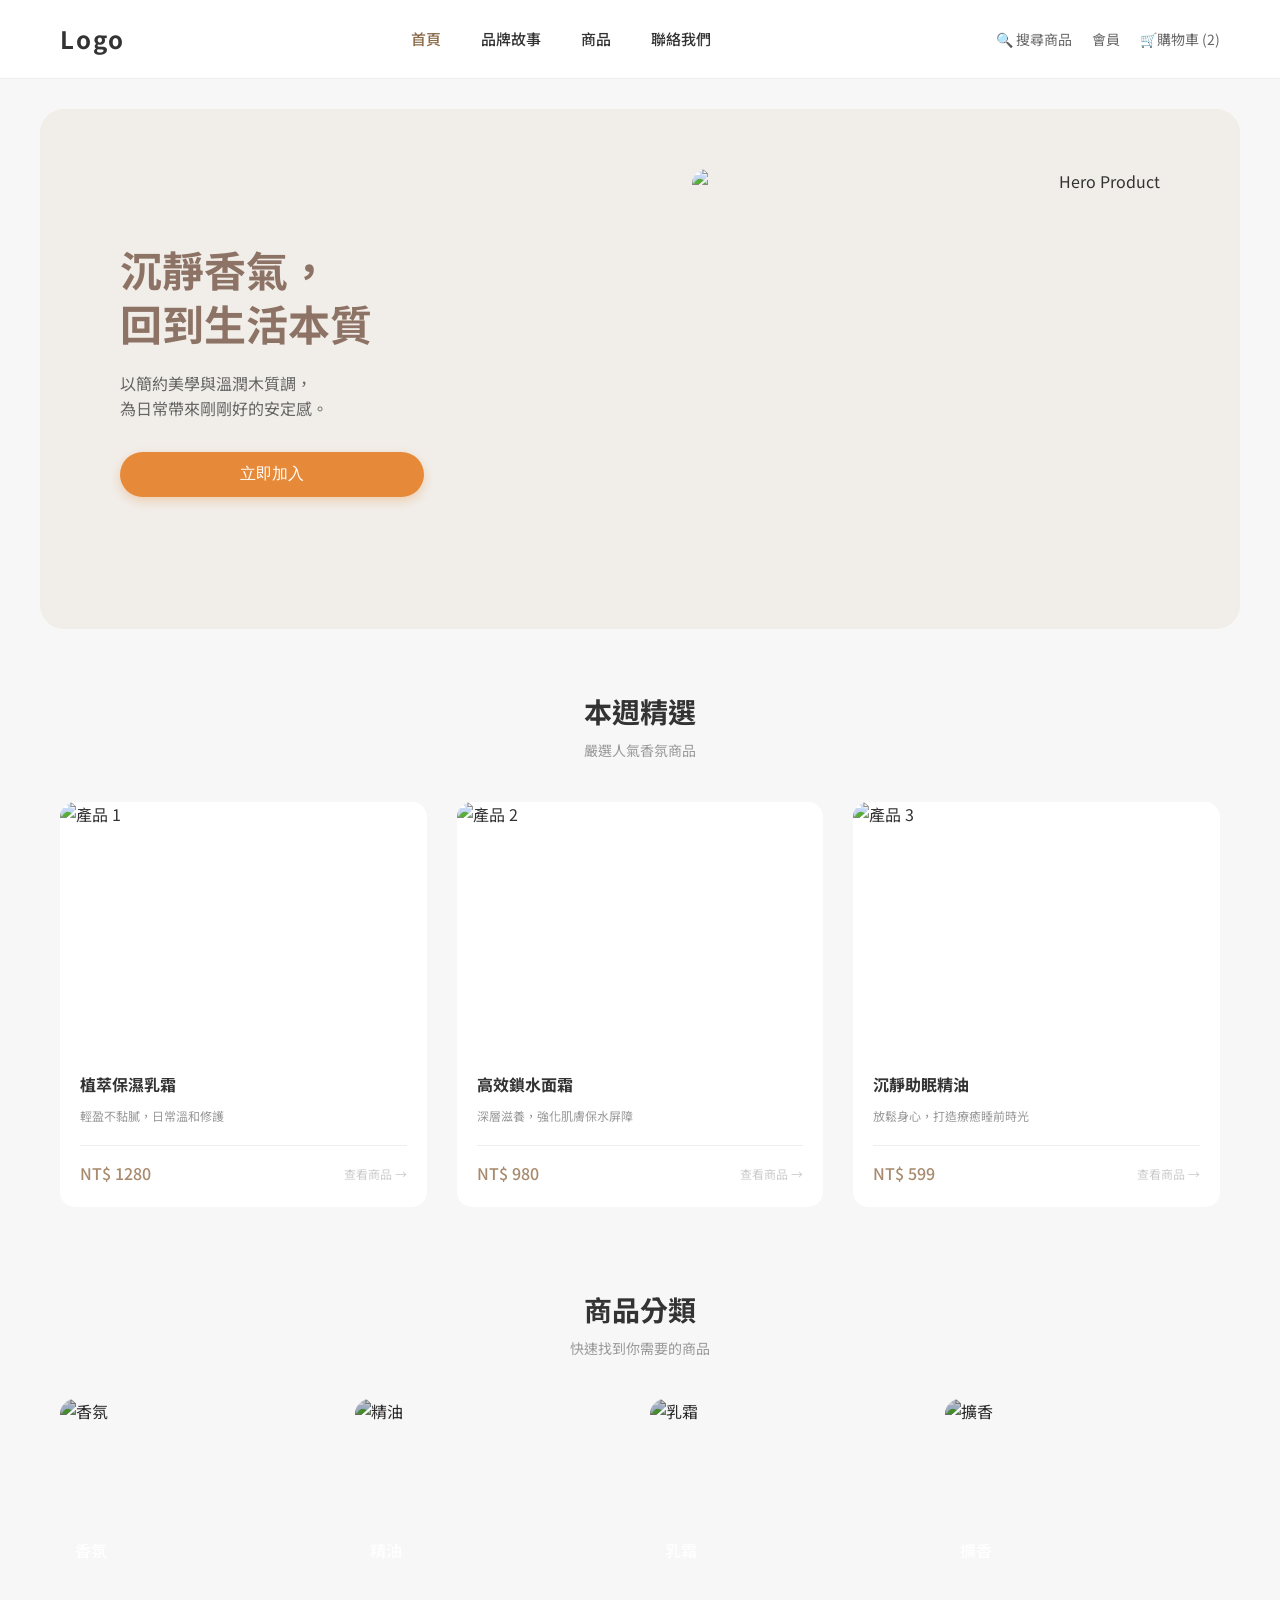
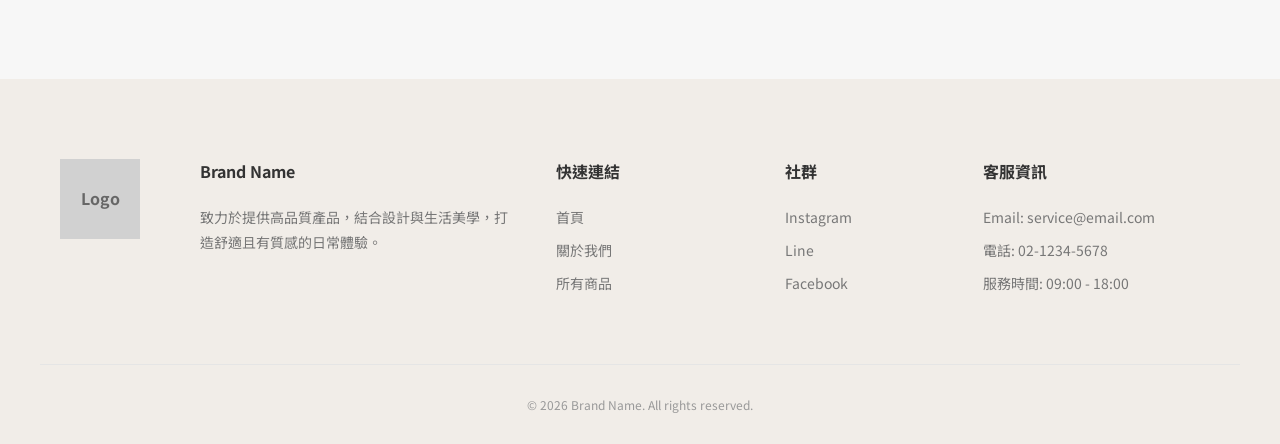
==== commit e7c6ed07: "add root index redirect" ====
--- a/index/index.html
+++ b/index/index.html
@@ -14,26 +14,71 @@
         <div class="header-container">
             <div class="logo">Logo</div>
 
-            
+            <button class="menu-toggle" id="menuToggle" aria-label="開啟選單" aria-expanded="false">
+                <span></span>
+                <span></span>
+                <span></span>
+            </button>
 
             <nav class="nav-menu">
-                <a href="../index/index.html">首頁</a>
+                <a href="../index/index.html" class="active">首頁</a>
                 <a href="../about/about.html">品牌故事</a>
-                <a href="../Product/product.html">商品</a>
-                <a href="#">聯絡我們</a>
+
+                <div class="nav-dropdown">
+                    <a href="../Product/product.html" class="nav-dropdown-trigger">商品</a>
+                    <div class="nav-dropdown-menu">
+                        <a href="../Product/product.html">所有商品</a>
+                        <a href="../Product/product.html">香氛</a>
+                        <a href="../Product/product.html">精油</a>
+                        <a href="../Product/product.html">乳霜</a>
+                        <a href="../Product/product.html">擴香</a>
+                    </div>
+                </div>
+
+                <a href="#footer">聯絡我們</a>
             </nav>
 
             <div class="nav-icons">
-                <a href="#">🔍搜尋商品</a>
+                <a href="#">🔍 搜尋商品</a>
                 <a href="#">會員</a>
                 <a href="#">🛒購物車 (2)</a>
             </div>
         </div>
+
+        <div class="mobile-drawer" id="mobileDrawer">
+            <div class="mobile-drawer-inner">
+                <a href="../index/index.html" class="drawer-link active">首頁</a>
+                <a href="../about/about.html" class="drawer-link">品牌故事</a>
+
+                <div class="drawer-dropdown">
+                    <button class="drawer-dropdown-toggle" id="drawerDropdownToggle" type="button">
+                        商品分類
+                        <span class="drawer-arrow">⌄</span>
+                    </button>
+
+                    <div class="drawer-submenu" id="drawerSubmenu">
+                        <a href="../Product/product.html" class="drawer-sublink">所有商品</a>
+                        <a href="../Product/product.html" class="drawer-sublink">香氛</a>
+                        <a href="../Product/product.html" class="drawer-sublink">精油</a>
+                        <a href="../Product/product.html" class="drawer-sublink">乳霜</a>
+                        <a href="../Product/product.html" class="drawer-sublink">擴香</a>
+                    </div>
+                </div>
+
+                <a href="#footer" class="drawer-link">聯絡我們</a>
+
+                <div class="mobile-drawer-icons">
+                    <a href="#">🔍 搜尋商品</a>
+                    <a href="#">會員</a>
+                    <a href="#">🛒購物車 (2)</a>
+                </div>
+            </div>
+        </div>
     </header>
 
     <section class="hero-section">
         <div class="hero-slider" id="heroSlider">
-            
+
             <div class="hero-slide">
                 <div class="hero-container">
                     <div class="hero-content">
@@ -56,10 +101,10 @@
                         <h1 style="color: #888;">熱銷精選，<br>為生活點綴儀式感</h1>
                         <p>精選人氣香氛組合，打造您的療癒時光。</p>
                         <button class="hero-btn" onclick="location.href='../Product/product.html'">查看精選</button>
-
-                    </div>
-                </div>
-            </div>
+                    </div>
+                </div>
+            </div>
+
             <div class="hero-slide" style="background-color: #f8edea;">
                 <div class="hero-container">
                     <div class="hero-content">
@@ -73,7 +118,8 @@
                 </div>
             </div>
 
-        </div> </section>
+        </div>
+    </section>
 
     <section class="featured-section">
         <div class="section-title">
@@ -81,7 +127,7 @@
             <p>嚴選人氣香氛商品</p>
         </div>
         <div class="featured-grid">
-            <a href="../product/product.html" class="product-card">
+            <a href="../Product/product.html" class="product-card">
                 <div class="card-img-wrapper">
                     <img src="images/prod1.jpg" alt="產品 1">
                 </div>
@@ -94,7 +140,7 @@
                     </div>
                 </div>
             </a>
-            <a href="../product/product.html" class="product-card">
+            <a href="../Product/product.html" class="product-card">
                 <div class="card-img-wrapper">
                     <img src="images/prod2.jpg" alt="產品 2">
                 </div>
@@ -107,7 +153,7 @@
                     </div>
                 </div>
             </a>
-            <a href="../product/product.html" class="product-card">
+            <a href="../Product/product.html" class="product-card">
                 <div class="card-img-wrapper">
                     <img src="images/prod3.jpg" alt="產品 3">
                 </div>
@@ -146,18 +192,14 @@
                 <span class="category-label">擴香</span>
             </div>
         </div>
-
-        
     </section>
 
-    
-
-    <footer class="footer-main">
+    <footer id="footer" class="footer-main">
         <div class="footer-top-container">
             <div class="footer-logo-box">
                 <div class="footer-logo-square">Logo</div>
             </div>
-            
+
             <div class="footer-links-grid">
                 <div class="footer-column">
                     <h4>Brand Name</h4>
@@ -199,16 +241,32 @@
 
         function nextSlide() {
             currentSlide = (currentSlide + 1) % totalSlides;
-            // 核心修正：
-            // 因為容器寬度是 300%，每一張佔 33.333%
-            // 所以位移必須是 0%, -33.333%, -66.666%
             const offset = currentSlide * (100 / totalSlides);
             slider.style.transform = `translateX(-${offset}%)`;
         }
 
-        // 每 4 秒自動切換
         setInterval(nextSlide, 4000);
     </script>
 
+    <script>
+        const menuToggle = document.getElementById('menuToggle');
+        const mobileDrawer = document.getElementById('mobileDrawer');
+        const drawerDropdownToggle = document.getElementById('drawerDropdownToggle');
+        const drawerSubmenu = document.getElementById('drawerSubmenu');
+
+        menuToggle.addEventListener('click', () => {
+            menuToggle.classList.toggle('active');
+            mobileDrawer.classList.toggle('active');
+
+            const isExpanded = menuToggle.classList.contains('active');
+            menuToggle.setAttribute('aria-expanded', isExpanded ? 'true' : 'false');
+        });
+
+        drawerDropdownToggle.addEventListener('click', () => {
+            drawerDropdownToggle.classList.toggle('active');
+            drawerSubmenu.classList.toggle('active');
+        });
+    </script>
+
 </body>
 </html>
--- a/index/style.css
+++ b/index/style.css
@@ -7,6 +7,10 @@
     padding: 0;
 }
 
+html {
+    scroll-behavior: smooth;
+}
+
 body {
     font-family: 'Noto Sans TC', sans-serif;
     background-color: #f7f7f7;
@@ -30,7 +34,7 @@
 }
 
 /* ==========================================================================
-   Navbar（對齊 About / Product 風格）
+   Navbar
    ========================================================================== */
 .header {
     background-color: #fff;
@@ -49,6 +53,7 @@
     justify-content: space-between;
     align-items: center;
     padding: 0 20px;
+    position: relative;
 }
 
 .logo {
@@ -60,9 +65,11 @@
 .nav-menu {
     display: flex;
     align-items: center;
-}
-
-.nav-menu a {
+    gap: 0;
+}
+
+.nav-menu > a,
+.nav-dropdown-trigger {
     color: #333;
     margin: 0 20px;
     font-size: 15px;
@@ -70,8 +77,54 @@
     transition: color 0.3s;
 }
 
-.nav-menu a:hover {
+.nav-menu > a:hover,
+.nav-menu > a.active,
+.nav-dropdown-trigger:hover,
+.nav-dropdown-trigger.active {
     color: #8B6B4A;
+}
+
+.nav-dropdown {
+    position: relative;
+    display: flex;
+    align-items: center;
+}
+
+.nav-dropdown-menu {
+    position: absolute;
+    top: calc(100% + 18px);
+    left: 0;
+    min-width: 180px;
+    padding: 10px 0;
+    background-color: #fff;
+    border: 1px solid #eee;
+    border-radius: 14px;
+    box-shadow: 0 16px 34px rgba(0, 0, 0, 0.08);
+    opacity: 0;
+    visibility: hidden;
+    transform: translateY(10px);
+    transition: all 0.25s ease;
+    z-index: 1200;
+}
+
+.nav-dropdown:hover .nav-dropdown-menu {
+    opacity: 1;
+    visibility: visible;
+    transform: translateY(0);
+}
+
+.nav-dropdown-menu a {
+    display: block;
+    padding: 10px 18px;
+    font-size: 14px;
+    color: #666;
+    transition: background-color 0.25s ease, color 0.25s ease;
+}
+
+.nav-dropdown-menu a:hover {
+    background-color: #f6f1ec;
+    color: #8B6B4A;
+    opacity: 1;
 }
 
 .nav-icons {
@@ -82,6 +135,44 @@
 
 .nav-icons a {
     color: #666;
+}
+
+.menu-toggle {
+    display: none;
+    width: 42px;
+    height: 42px;
+    border: none;
+    background: transparent;
+    cursor: pointer;
+    padding: 0;
+    flex-direction: column;
+    justify-content: center;
+    gap: 6px;
+}
+
+.menu-toggle span {
+    display: block;
+    width: 22px;
+    height: 2px;
+    background-color: #333;
+    margin: 0 auto;
+    transition: all 0.3s ease;
+}
+
+.menu-toggle.active span:nth-child(1) {
+    transform: translateY(8px) rotate(45deg);
+}
+
+.menu-toggle.active span:nth-child(2) {
+    opacity: 0;
+}
+
+.menu-toggle.active span:nth-child(3) {
+    transform: translateY(-8px) rotate(-45deg);
+}
+
+.mobile-drawer {
+    display: none;
 }
 
 /* ==========================================================================
@@ -155,7 +246,7 @@
     background-color: #e68a39;
     color: white;
     border: none;
-    padding: 12px 40px;
+    padding: 12px 120px;
     border-radius: 25px;
     font-size: 16px;
     cursor: pointer;
@@ -190,7 +281,7 @@
     width: 100%;
     height: 100%;
     max-height: 520px;
-    object-fit: contain;
+    object-fit: cover;
     border-radius: 10px;
     display: block;
 }
@@ -455,6 +546,111 @@
         font-size: 13px;
     }
 
+        .menu-toggle {
+        display: flex;
+        flex: 0 0 auto;
+    }
+
+    .nav-menu,
+    .nav-icons {
+        display: none;
+    }
+
+    .header-container {
+        justify-content: space-between;
+        position: relative;
+    }
+
+    .mobile-drawer {
+        display: block;
+        position: absolute;
+        top: 100%;
+        left: 0;
+        width: 100%;
+        background-color: #fff;
+        border-top: 1px solid #eee;
+        border-bottom: 1px solid #eee;
+        box-shadow: 0 18px 30px rgba(0, 0, 0, 0.06);
+        opacity: 0;
+        visibility: hidden;
+        transform: translateY(-8px);
+        transition: all 0.28s ease;
+        z-index: 999;
+    }
+
+    .mobile-drawer.active {
+        opacity: 1;
+        visibility: visible;
+        transform: translateY(0);
+    }
+
+    .mobile-drawer-inner {
+        padding: 14px 16px 18px;
+    }
+
+    .drawer-link,
+    .drawer-dropdown-toggle {
+        display: flex;
+        align-items: center;
+        justify-content: space-between;
+        width: 100%;
+        padding: 14px 0;
+        font-size: 15px;
+        color: #333;
+        border: none;
+        background: none;
+        text-align: left;
+        border-bottom: 1px solid #f1f1f1;
+    }
+
+    .drawer-link.active,
+    .drawer-dropdown-toggle.active {
+        color: #8B6B4A;
+    }
+
+    .drawer-arrow {
+        font-size: 14px;
+        transition: transform 0.25s ease;
+    }
+
+    .drawer-dropdown-toggle.active .drawer-arrow {
+        transform: rotate(180deg);
+    }
+
+    .drawer-submenu {
+        display: none;
+        padding: 6px 0 6px 10px;
+    }
+
+    .drawer-submenu.active {
+        display: block;
+    }
+
+    .drawer-sublink {
+        display: block;
+        padding: 10px 0;
+        font-size: 14px;
+        color: #666;
+    }
+
+    .drawer-sublink.active,
+    .drawer-sublink:hover {
+        color: #8B6B4A;
+        opacity: 1;
+    }
+
+    .mobile-drawer-icons {
+        display: flex;
+        flex-direction: column;
+        gap: 10px;
+        padding-top: 16px;
+    }
+
+    .mobile-drawer-icons a {
+        font-size: 14px;
+        color: #666;
+    }
+
     .hero-section {
         margin: 24px 16px;
     }
@@ -611,6 +807,112 @@
         white-space: nowrap;
     }
 
+        .menu-toggle {
+        display: flex;
+        flex: 0 0 auto;
+        order: 2;
+    }
+
+    .nav-menu,
+    .nav-icons {
+        display: none;
+    }
+
+    .header-container {
+        justify-content: space-between;
+        position: relative;
+    }
+
+    .mobile-drawer {
+        display: block;
+        position: absolute;
+        top: 100%;
+        left: 0;
+        width: 100%;
+        background-color: #fff;
+        border-top: 1px solid #eee;
+        border-bottom: 1px solid #eee;
+        box-shadow: 0 18px 30px rgba(0, 0, 0, 0.06);
+        opacity: 0;
+        visibility: hidden;
+        transform: translateY(-8px);
+        transition: all 0.28s ease;
+        z-index: 999;
+    }
+
+    .mobile-drawer.active {
+        opacity: 1;
+        visibility: visible;
+        transform: translateY(0);
+    }
+
+    .mobile-drawer-inner {
+        padding: 14px 16px 18px;
+    }
+
+    .drawer-link,
+    .drawer-dropdown-toggle {
+        display: flex;
+        align-items: center;
+        justify-content: space-between;
+        width: 100%;
+        padding: 14px 0;
+        font-size: 15px;
+        color: #333;
+        border: none;
+        background: none;
+        text-align: left;
+        border-bottom: 1px solid #f1f1f1;
+    }
+
+    .drawer-link.active,
+    .drawer-dropdown-toggle.active {
+        color: #8B6B4A;
+    }
+
+    .drawer-arrow {
+        font-size: 14px;
+        transition: transform 0.25s ease;
+    }
+
+    .drawer-dropdown-toggle.active .drawer-arrow {
+        transform: rotate(180deg);
+    }
+
+    .drawer-submenu {
+        display: none;
+        padding: 6px 0 6px 10px;
+    }
+
+    .drawer-submenu.active {
+        display: block;
+    }
+
+    .drawer-sublink {
+        display: block;
+        padding: 10px 0;
+        font-size: 14px;
+        color: #666;
+    }
+
+    .drawer-sublink.active,
+    .drawer-sublink:hover {
+        color: #8B6B4A;
+        opacity: 1;
+    }
+
+    .mobile-drawer-icons {
+        display: flex;
+        flex-direction: column;
+        gap: 10px;
+        padding-top: 16px;
+    }
+
+    .mobile-drawer-icons a {
+        font-size: 14px;
+        color: #666;
+    }
+
     /* Hero */
     .hero-section {
         margin: 16px 12px 0;
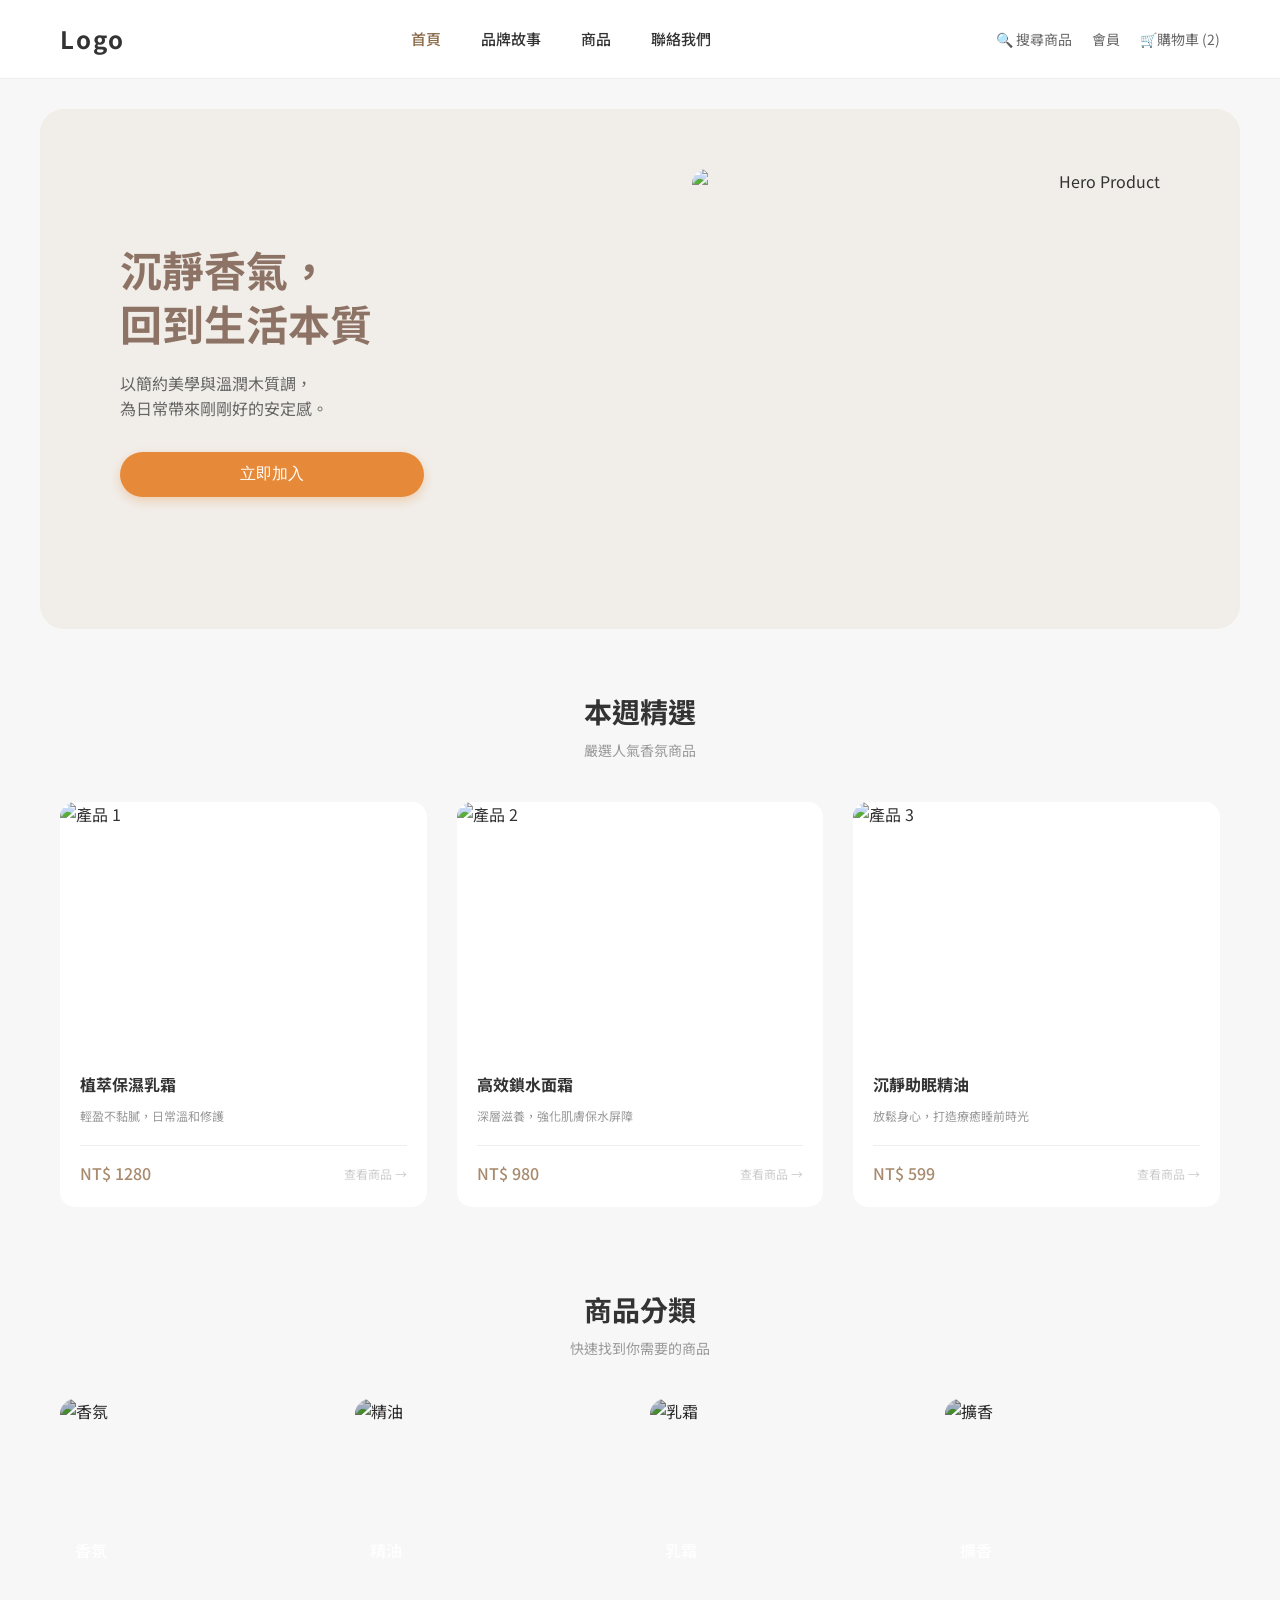
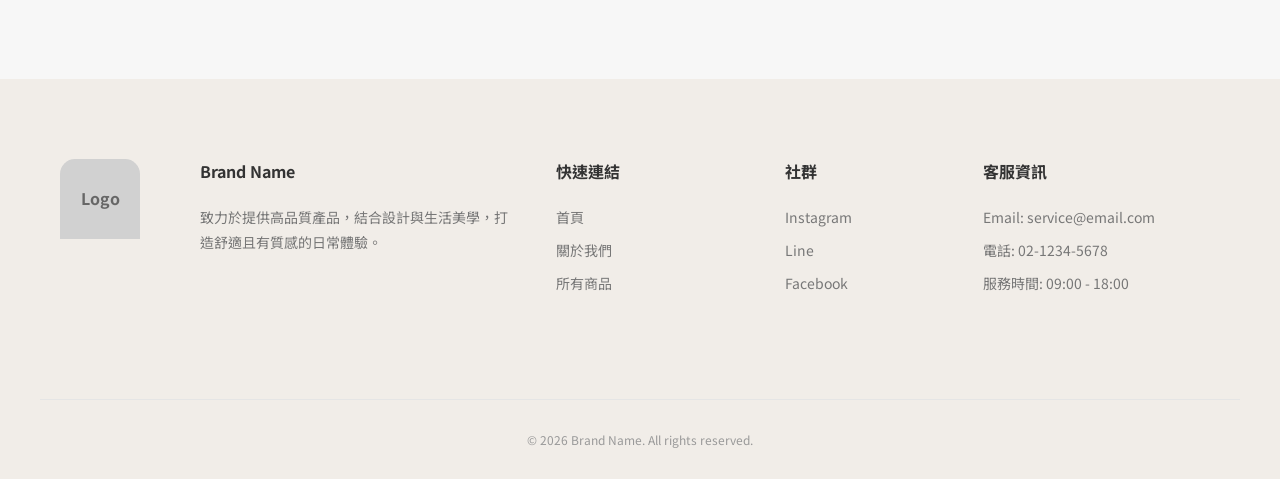
==== commit db0fed3a: "add root index redirect" ====
--- a/index/index.html
+++ b/index/index.html
@@ -27,11 +27,11 @@
                 <div class="nav-dropdown">
                     <a href="../Product/product.html" class="nav-dropdown-trigger">商品</a>
                     <div class="nav-dropdown-menu">
-                        <a href="../Product/product.html">所有商品</a>
-                        <a href="../Product/product.html">香氛</a>
-                        <a href="../Product/product.html">精油</a>
-                        <a href="../Product/product.html">乳霜</a>
-                        <a href="../Product/product.html">擴香</a>
+                         <a href="../Product/product.html" class="drawer-sublink">所有商品</a>
+                        <a href="../Product/product.html?category=fragrance" class="drawer-sublink">香氛</a>
+                        <a href="../Product/product.html?category=essential-oil" class="drawer-sublink">精油</a>
+                        <a href="../Product/product.html?category=cream" class="drawer-sublink">乳霜</a>
+                        <a href="../Product/product.html?category=diffuser" class="drawer-sublink">擴香</a>
                     </div>
                 </div>
 
@@ -56,12 +56,12 @@
                         <span class="drawer-arrow">⌄</span>
                     </button>
 
-                    <div class="drawer-submenu" id="drawerSubmenu">
+                    <div class="drawer-submenu active" id="drawerSubmenu">
                         <a href="../Product/product.html" class="drawer-sublink">所有商品</a>
-                        <a href="../Product/product.html" class="drawer-sublink">香氛</a>
-                        <a href="../Product/product.html" class="drawer-sublink">精油</a>
-                        <a href="../Product/product.html" class="drawer-sublink">乳霜</a>
-                        <a href="../Product/product.html" class="drawer-sublink">擴香</a>
+                        <a href="../Product/product.html?category=fragrance" class="drawer-sublink">香氛</a>
+                        <a href="../Product/product.html?category=essential-oil" class="drawer-sublink">精油</a>
+                        <a href="../Product/product.html?category=cream" class="drawer-sublink">乳霜</a>
+                        <a href="../Product/product.html?category=diffuser" class="drawer-sublink">擴香</a>
                     </div>
                 </div>
 
@@ -127,7 +127,7 @@
             <p>嚴選人氣香氛商品</p>
         </div>
         <div class="featured-grid">
-            <a href="../Product/product.html" class="product-card">
+            <a href="../product-detail/product-detail.html" class="product-card">
                 <div class="card-img-wrapper">
                     <img src="images/prod1.jpg" alt="產品 1">
                 </div>
@@ -140,7 +140,7 @@
                     </div>
                 </div>
             </a>
-            <a href="../Product/product.html" class="product-card">
+            <a href="../product-detail/product-detail.html" class="product-card">
                 <div class="card-img-wrapper">
                     <img src="images/prod2.jpg" alt="產品 2">
                 </div>
@@ -153,7 +153,7 @@
                     </div>
                 </div>
             </a>
-            <a href="../Product/product.html" class="product-card">
+            <a href="../product-detail/product-detail.html" class="product-card">
                 <div class="card-img-wrapper">
                     <img src="images/prod3.jpg" alt="產品 3">
                 </div>
@@ -175,19 +175,19 @@
             <p>快速找到你需要的商品</p>
         </div>
         <div class="category-grid">
-            <div class="category-item">
+            <a href="../Product/product.html?category=fragrance" class="category-item">
                 <img src="images/cat1.jpg" alt="香氛">
                 <span class="category-label">香氛</span>
-            </div>
-            <div class="category-item">
+            </a>
+            <a href="../Product/product.html?category=essential-oil" class="category-item">
                 <img src="images/cat2.jpg" alt="精油">
                 <span class="category-label">精油</span>
-            </div>
-            <div class="category-item">
+            </a>
+            <a href="../Product/product.html?category=cream" class="category-item">
                 <img src="images/cat3.jpg" alt="乳霜">
                 <span class="category-label">乳霜</span>
-            </div>
-            <div class="category-item">
+            </a>
+            <a href="../Product/product.html?category=diffuser" class="category-item">
                 <img src="images/cat4.jpg" alt="擴香">
                 <span class="category-label">擴香</span>
             </div>
@@ -268,5 +268,55 @@
         });
     </script>
 
+    <script>
+        const categoryButtons = document.querySelectorAll('.category-chip');
+        const productCards = document.querySelectorAll('.list-product-card');
+        const productCount = document.querySelector('.product-list-meta span');
+
+        function normalizeCategory(category) {
+            return category && category.trim() ? category : 'all';
+        }
+
+        function filterProducts(category, updateUrl = true) {
+            const currentCategory = normalizeCategory(category);
+            let visibleCount = 0;
+
+            productCards.forEach(card => {
+                const cardCategory = card.dataset.category;
+
+                if (currentCategory === 'all' || cardCategory === currentCategory) {
+                    card.style.display = 'block';
+                    visibleCount++;
+                } else {
+                    card.style.display = 'none';
+                }
+            });
+
+            if (productCount) {
+                productCount.textContent = `共 ${visibleCount} 項商品`;
+            }
+
+            categoryButtons.forEach(button => {
+                button.classList.toggle('active', button.dataset.category === currentCategory);
+            });
+
+            if (updateUrl) {
+                const url = new URL(window.location.href);
+                url.searchParams.set('category', currentCategory);
+                window.history.replaceState({}, '', url);
+            }
+        }
+
+        categoryButtons.forEach(button => {
+            button.addEventListener('click', () => {
+                filterProducts(button.dataset.category);
+            });
+        });
+
+        const params = new URLSearchParams(window.location.search);
+        const initialCategory = params.get('category') || 'all';
+        filterProducts(initialCategory, false);
+    </script>
+
 </body>
 </html>
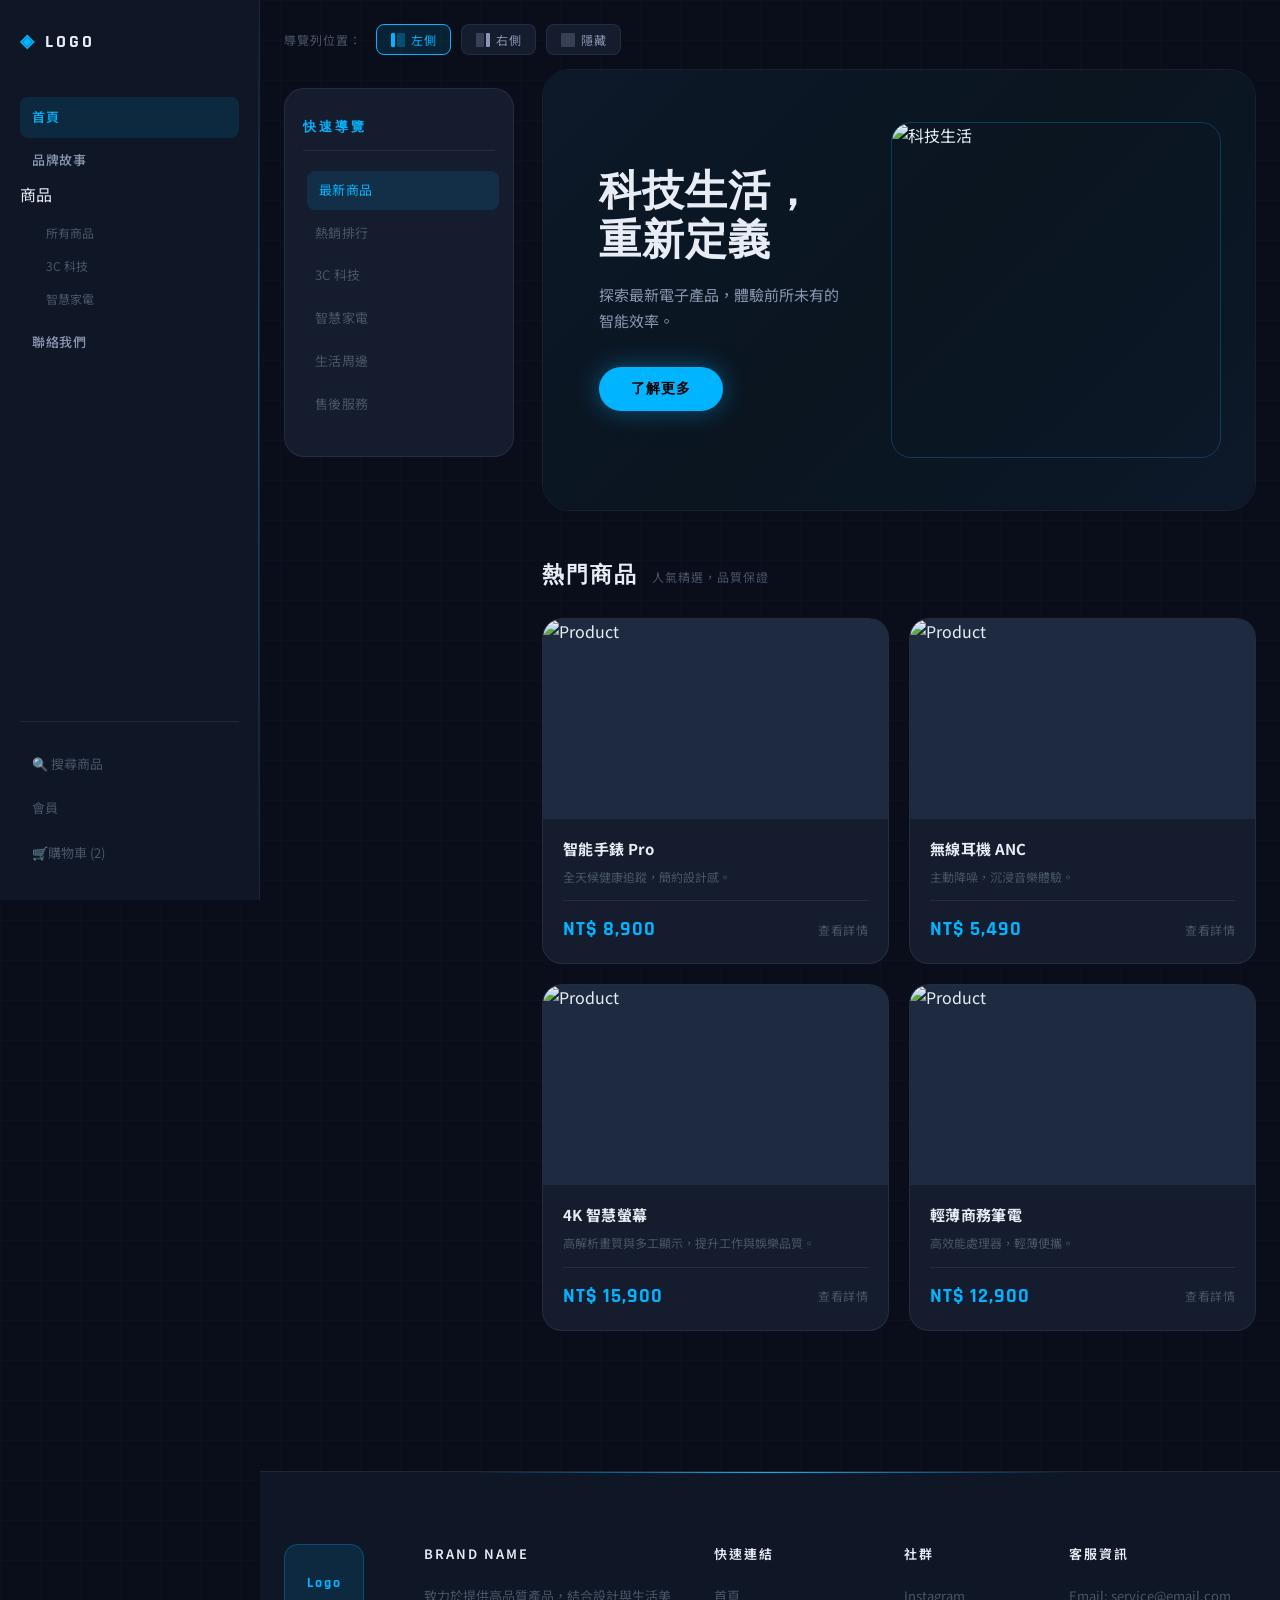
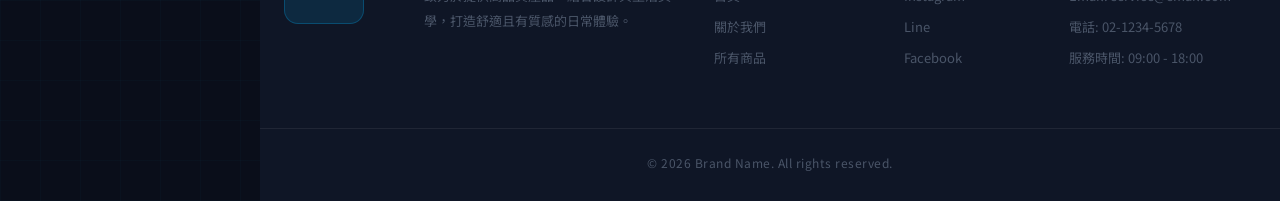
==== commit 88ac08a9: "add full project" ====
--- a/index/index.html
+++ b/index/index.html
@@ -4,7 +4,8 @@
     <meta charset="UTF-8">
     <meta name="viewport" content="width=device-width, initial-scale=1.0">
     <title>首頁 - 品牌名稱</title>
-    <link rel="stylesheet" href="style.css">
+    <link rel="stylesheet" href="../css/base.css">
+    <link rel="stylesheet" href="../css/index.css">
     <link href="https://fonts.googleapis.com/css2?family=Noto+Sans+TC:wght@400;500;700&display=swap" rel="stylesheet">
 </head>
 
@@ -25,13 +26,11 @@
                 <a href="../about/about.html">品牌故事</a>
 
                 <div class="nav-dropdown">
-                    <a href="../Product/product.html" class="nav-dropdown-trigger">商品</a>
+                    <a href="../Product/product.html" class="drawer-sublink">商品</a>
                     <div class="nav-dropdown-menu">
-                         <a href="../Product/product.html" class="drawer-sublink">所有商品</a>
-                        <a href="../Product/product.html?category=fragrance" class="drawer-sublink">香氛</a>
-                        <a href="../Product/product.html?category=essential-oil" class="drawer-sublink">精油</a>
-                        <a href="../Product/product.html?category=cream" class="drawer-sublink">乳霜</a>
-                        <a href="../Product/product.html?category=diffuser" class="drawer-sublink">擴香</a>
+                        <a href="#" class="drawer-sublink">所有商品</a>
+                        <a href="#" class="drawer-sublink">3C 科技</a>
+                        <a href="#" class="drawer-sublink">智慧家電</a>
                     </div>
                 </div>
 
@@ -45,23 +44,22 @@
             </div>
         </div>
 
-        <div class="mobile-drawer" id="mobileDrawer">
+                <div class="mobile-drawer" id="mobileDrawer">
             <div class="mobile-drawer-inner">
-                <a href="../index/index.html" class="drawer-link active">首頁</a>
+                <a href="../index/index.html" class="drawer-link">首頁</a>
                 <a href="../about/about.html" class="drawer-link">品牌故事</a>
 
                 <div class="drawer-dropdown">
-                    <button class="drawer-dropdown-toggle" id="drawerDropdownToggle" type="button">
+                    <button class="drawer-dropdown-toggle active" id="drawerDropdownToggle" type="button">
                         商品分類
                         <span class="drawer-arrow">⌄</span>
                     </button>
 
                     <div class="drawer-submenu active" id="drawerSubmenu">
-                        <a href="../Product/product.html" class="drawer-sublink">所有商品</a>
-                        <a href="../Product/product.html?category=fragrance" class="drawer-sublink">香氛</a>
-                        <a href="../Product/product.html?category=essential-oil" class="drawer-sublink">精油</a>
-                        <a href="../Product/product.html?category=cream" class="drawer-sublink">乳霜</a>
-                        <a href="../Product/product.html?category=diffuser" class="drawer-sublink">擴香</a>
+                        <a href="../product/product.html?category=all" class="drawer-sublink">所有商品</a>
+                        <a href="../product/product.html?category=3c" class="drawer-sublink">3C 科技</a>
+                        <a href="../product/product.html?category=smart-home" class="drawer-sublink">智慧家電</a>
+                        <a href="../product/product.html?category=lifestyle" class="drawer-sublink">生活周邊</a>
                     </div>
                 </div>
 
@@ -76,123 +74,151 @@
         </div>
     </header>
 
-    <section class="hero-section">
-        <div class="hero-slider" id="heroSlider">
-
-            <div class="hero-slide">
-                <div class="hero-container">
-                    <div class="hero-content">
-                        <h1 style="color: #8d7365;">沉靜香氣，<br>回到生活本質</h1>
-                        <p>以簡約美學與溫潤木質調，<br>為日常帶來剛剛好的安定感。</p>
-                        <button class="hero-btn" onclick="location.href='../Product/product.html'">立即加入</button>
-                    </div>
-                    <div class="hero-image">
-                        <img src="images/hero-image.jpg" alt="Hero Product">
-                    </div>
-                </div>
-            </div>
-
-            <div class="hero-slide slide-2" style="background-color: #EBE3E7;">
-                <div class="hero-container">
-                    <div class="hero-image">
-                        <img src="images/hero-image3.png" alt="熱銷精選">
-                    </div>
-                    <div class="hero-content">
-                        <h1 style="color: #888;">熱銷精選，<br>為生活點綴儀式感</h1>
-                        <p>精選人氣香氛組合，打造您的療癒時光。</p>
-                        <button class="hero-btn" onclick="location.href='../Product/product.html'">查看精選</button>
-                    </div>
-                </div>
-            </div>
-
-            <div class="hero-slide" style="background-color: #f8edea;">
-                <div class="hero-container">
-                    <div class="hero-content">
-                        <h1 style="color: #8d7365;">專屬會員，<br>享受獨家優惠</h1>
-                        <p>立即加入我們，獲得最新活動通知與首購驚喜。</p>
-                        <button class="hero-btn" style="background-color: #b89f8d;" onclick="location.href='../about/about.html'">立即加入</button>
-                    </div>
-                    <div class="hero-image">
-                        <img src="images/hero-image2.png" alt="專屬會員">
-                    </div>
-                </div>
-            </div>
-
-        </div>
-    </section>
-
-    <section class="featured-section">
-        <div class="section-title">
-            <h2>本週精選</h2>
-            <p>嚴選人氣香氛商品</p>
-        </div>
-        <div class="featured-grid">
-            <a href="../product-detail/product-detail.html" class="product-card">
-                <div class="card-img-wrapper">
-                    <img src="images/prod1.jpg" alt="產品 1">
-                </div>
-                <div class="card-body">
-                    <h3>植萃保濕乳霜</h3>
-                    <p>輕盈不黏膩，日常溫和修護</p>
-                    <div class="card-footer">
-                        <span class="price">NT$ 1280</span>
-                        <span class="view-link">查看商品 &rarr;</span>
-                    </div>
-                </div>
-            </a>
-            <a href="../product-detail/product-detail.html" class="product-card">
-                <div class="card-img-wrapper">
-                    <img src="images/prod2.jpg" alt="產品 2">
-                </div>
-                <div class="card-body">
-                    <h3>高效鎖水面霜</h3>
-                    <p>深層滋養，強化肌膚保水屏障</p>
-                    <div class="card-footer">
-                        <span class="price">NT$ 980</span>
-                        <span class="view-link">查看商品 &rarr;</span>
-                    </div>
-                </div>
-            </a>
-            <a href="../product-detail/product-detail.html" class="product-card">
-                <div class="card-img-wrapper">
-                    <img src="images/prod3.jpg" alt="產品 3">
-                </div>
-                <div class="card-body">
-                    <h3>沉靜助眠精油</h3>
-                    <p>放鬆身心，打造療癒睡前時光</p>
-                    <div class="card-footer">
-                        <span class="price">NT$ 599</span>
-                        <span class="view-link">查看商品 &rarr;</span>
-                    </div>
-                </div>
-            </a>
-        </div>
-    </section>
-
-    <section class="category-section">
-        <div class="section-title">
-            <h2>商品分類</h2>
-            <p>快速找到你需要的商品</p>
-        </div>
-        <div class="category-grid">
-            <a href="../Product/product.html?category=fragrance" class="category-item">
-                <img src="images/cat1.jpg" alt="香氛">
-                <span class="category-label">香氛</span>
-            </a>
-            <a href="../Product/product.html?category=essential-oil" class="category-item">
-                <img src="images/cat2.jpg" alt="精油">
-                <span class="category-label">精油</span>
-            </a>
-            <a href="../Product/product.html?category=cream" class="category-item">
-                <img src="images/cat3.jpg" alt="乳霜">
-                <span class="category-label">乳霜</span>
-            </a>
-            <a href="../Product/product.html?category=diffuser" class="category-item">
-                <img src="images/cat4.jpg" alt="擴香">
-                <span class="category-label">擴香</span>
-            </div>
-        </div>
-    </section>
+    <!-- 側邊欄位置切換控制列 -->
+    <div class="layout-controls">
+        <span class="layout-controls-label">導覽列位置：</span>
+        <button class="layout-btn active" id="btnSidebarLeft" onclick="setSidebar('left')">
+            <svg width="14" height="14" viewBox="0 0 14 14" fill="none">
+                <rect x="0" y="0" width="4" height="14" rx="1" fill="currentColor"/>
+                <rect x="6" y="0" width="8" height="14" rx="1" fill="currentColor" opacity="0.3"/>
+            </svg>
+            左側
+        </button>
+        <button class="layout-btn" id="btnSidebarRight" onclick="setSidebar('right')">
+            <svg width="14" height="14" viewBox="0 0 14 14" fill="none">
+                <rect x="10" y="0" width="4" height="14" rx="1" fill="currentColor"/>
+                <rect x="0" y="0" width="8" height="14" rx="1" fill="currentColor" opacity="0.3"/>
+            </svg>
+            右側
+        </button>
+        <button class="layout-btn" id="btnSidebarHide" onclick="setSidebar('hide')">
+            <svg width="14" height="14" viewBox="0 0 14 14" fill="none">
+                <rect x="0" y="0" width="14" height="14" rx="1" fill="currentColor" opacity="0.3"/>
+            </svg>
+            隱藏
+        </button>
+    </div>
+
+    <main class="index-layout index-layout--sidebar-left" id="indexLayout">
+
+        <aside class="index-sidebar" id="indexSidebar">
+            <h3 class="sidebar-title">快速導覽</h3>
+            <ul class="sidebar-list">
+                <li><a href="../Product/product.html?category=all" class="active">最新商品</a></li>
+                <li><a href="../Product/product.html?category=all">熱銷排行</a></li>
+                <li><a href="../Product/product.html?category=3c">3C 科技</a></li>
+                <li><a href="../Product/product.html?category=smart-home">智慧家電</a></li>
+                <li><a href="../Product/product.html?category=lifestyle">生活周邊</a></li>
+                <li><a href="#footer">售後服務</a></li>
+            </ul>
+        </aside>
+
+        <div class="index-main">
+            
+            <section class="hero-section">
+                <div class="hero-slider" id="heroSlider">
+
+                    <div class="hero-slide">
+                        <div class="hero-container">
+                            <div class="hero-content">
+                                <h1>科技生活，<br>重新定義</h1>
+                                <p>探索最新電子產品，體驗前所未有的智能效率。</p>
+                                <button class="hero-btn" onclick="location.href='../Product/product.html'">了解更多</button>
+                            </div>
+                            <div class="hero-image">
+                                <img src="https://images.unsplash.com/photo-1498049794561-7780e7231661?auto=format&fit=crop&q=80" alt="科技生活">
+                            </div>
+                        </div>
+                    </div>
+
+                    <div class="hero-slide">
+                        <div class="hero-container">
+                            <div class="hero-content">
+                                <h1>熱門裝置，<br>一次到位</h1>
+                                <p>從耳機、螢幕到筆電，快速找到最適合你的科技選品。</p>
+                                <button class="hero-btn" onclick="location.href='../Product/product.html'">立即選購</button>
+                            </div>
+                            <div class="hero-image">
+                                <img src="https://images.unsplash.com/photo-1518770660439-4636190af475?auto=format&fit=crop&q=80" alt="熱門裝置">
+                            </div>
+                        </div>
+                    </div>
+
+                    <div class="hero-slide">
+                        <div class="hero-container">
+                            <div class="hero-content">
+                                <h1>智慧效率，<br>全面升級</h1>
+                                <p>以更清楚的分類與更直覺的選購流程，打造理想科技生活。</p>
+                                <button class="hero-btn" onclick="location.href='../Product/product.html'">查看商品</button>
+                            </div>
+                            <div class="hero-image">
+                                <img src="https://images.unsplash.com/photo-1519389950473-47ba0277781c?auto=format&fit=crop&q=80" alt="智慧效率">
+                            </div>
+                        </div>
+                    </div>
+
+                </div>
+            </section>
+
+            <section class="section-title">
+                <h2>熱門商品</h2>
+                <p>人氣精選，品質保證</p>
+            </section>
+            
+            <div class="featured-grid">
+                <a href="../product-detail/product-detail.html" class="product-card">
+                    
+                        <div class="card-img-wrapper"><img src="https://images.unsplash.com/photo-1523275335684-37898b6baf30?auto=format&fit=crop&q=80" alt="Product"></div>
+                        <div class="card-body">
+                            <h3>智能手錶 Pro</h3>
+                            <p>全天候健康追蹤，簡約設計感。</p>
+                            <div class="card-footer">
+                                <span class="price">NT$ 8,900</span>
+                                <span class="view-link">查看詳情</span>
+                            </div>
+                        </div>
+                    
+                </a>
+                <a href="../product-detail/product-detail.html" class="product-card">
+                    
+                        <div class="card-img-wrapper"><img src="https://images.unsplash.com/photo-1585771724684-38269d6639fd?auto=format&fit=crop&q=80" alt="Product"></div>
+                        <div class="card-body">
+                            <h3>無線耳機 ANC</h3>
+                            <p>主動降噪，沉浸音樂體驗。</p>
+                            <div class="card-footer">
+                                <span class="price">NT$ 5,490</span>
+                                <span class="view-link">查看詳情</span>
+                            </div>
+                        </div>
+                    
+                    
+                </a>
+                <a href="../product-detail/product-detail.html" class="product-card">   
+                        <div class="card-img-wrapper"><img src="https://3c.yipee.cc/wp-content/uploads/2025/04/1-ASUS-ProArt-Display-OLED-PA32UCDM.jpg" alt="Product"></div>
+                        <div class="card-body">
+                            <h3>4K 智慧螢幕</h3>
+                            <p>高解析畫質與多工顯示，提升工作與娛樂品質。</p>
+                            <div class="card-footer">
+                                <span class="price">NT$ 15,900</span>
+                                <span class="view-link">查看詳情</span>
+                            </div>
+                        </div>
+                    
+                </a>
+                <a href="../product-detail/product-detail.html" class="product-card">
+                        <div class="card-img-wrapper"><img src="https://laptop-bidianzhi.com/wp-content/uploads/2025/04/%E8%8F%AF%E7%A2%A9%E5%95%86%E7%94%A8%E7%AD%86%E9%9B%BB%E9%81%B8%E8%B3%BC%E6%8C%87%E5%8D%97_%E9%AB%98%E6%95%88%E8%83%BD_%E8%BB%8D%E8%A6%8F%E8%80%90%E7%94%A8_%E8%B3%87%E5%AE%89%E5%8D%87%E7%B4%9A_%E6%BB%BF%E8%B6%B3%E4%BD%A03%E5%A4%A7%E5%95%86%E5%8B%99%E9%9C%80%E6%B1%82_cleaned.png" alt="Product"></div>
+                        <div class="card-body">
+                            <h3>輕薄商務筆電</h3>
+                            <p>高效能處理器，輕薄便攜。</p>
+                            <div class="card-footer">
+                                <span class="price">NT$ 12,900</span>
+                                <span class="view-link">查看詳情</span>
+                            </div>
+                        </div>
+                </a>
+            </div>
+        </div>
+    </main>
 
     <footer id="footer" class="footer-main">
         <div class="footer-top-container">
@@ -233,90 +259,82 @@
             © 2026 Brand Name. All rights reserved.
         </div>
     </footer>
+    
+
 
     <script>
-        let currentSlide = 0;
-        const slider = document.getElementById('heroSlider');
-        const totalSlides = 3;
-
-        function nextSlide() {
-            currentSlide = (currentSlide + 1) % totalSlides;
-            const offset = currentSlide * (100 / totalSlides);
-            slider.style.transform = `translateX(-${offset}%)`;
-        }
-
-        setInterval(nextSlide, 4000);
-    </script>
-
-    <script>
+        // ── 漢堡選單 ──
         const menuToggle = document.getElementById('menuToggle');
         const mobileDrawer = document.getElementById('mobileDrawer');
-        const drawerDropdownToggle = document.getElementById('drawerDropdownToggle');
-        const drawerSubmenu = document.getElementById('drawerSubmenu');
-
         menuToggle.addEventListener('click', () => {
             menuToggle.classList.toggle('active');
             mobileDrawer.classList.toggle('active');
-
-            const isExpanded = menuToggle.classList.contains('active');
-            menuToggle.setAttribute('aria-expanded', isExpanded ? 'true' : 'false');
         });
 
-        drawerDropdownToggle.addEventListener('click', () => {
-            drawerDropdownToggle.classList.toggle('active');
-            drawerSubmenu.classList.toggle('active');
-        });
+        // ── 抽屜子選單 ──
+        const drawerDropdownToggle = document.getElementById('drawerDropdownToggle');
+        const drawerSubmenu = document.getElementById('drawerSubmenu');
+        if (drawerDropdownToggle) {
+            drawerDropdownToggle.addEventListener('click', () => {
+                drawerDropdownToggle.classList.toggle('active');
+                drawerSubmenu.classList.toggle('active');
+            });
+        }
+
+        // ── Sidebar 左/右/隱藏 切換 ──
+        function setSidebar(position) {
+            const layout = document.getElementById('indexLayout');
+            const sidebar = document.getElementById('indexSidebar');
+            const btnLeft = document.getElementById('btnSidebarLeft');
+            const btnRight = document.getElementById('btnSidebarRight');
+            const btnHide = document.getElementById('btnSidebarHide');
+
+            layout.classList.remove('index-layout--sidebar-left', 'index-layout--sidebar-right');
+            btnLeft.classList.remove('active');
+            btnRight.classList.remove('active');
+            btnHide.classList.remove('active');
+
+            if (position === 'left') {
+                layout.classList.add('index-layout--sidebar-left');
+                sidebar.style.display = '';
+                btnLeft.classList.add('active');
+            } else if (position === 'right') {
+                layout.classList.add('index-layout--sidebar-right');
+                sidebar.style.display = '';
+                btnRight.classList.add('active');
+            } else {
+                sidebar.style.display = 'none';
+                btnHide.classList.add('active');
+            }
+
+            try { localStorage.setItem('sidebarPosition', position); } catch(e) {}
+        }
+
+        // 讀取上次設定
+        try {
+            const saved = localStorage.getItem('sidebarPosition') || 'left';
+            setSidebar(saved);
+        } catch(e) {
+            setSidebar('left');
+        }
     </script>
 
     <script>
-        const categoryButtons = document.querySelectorAll('.category-chip');
-        const productCards = document.querySelectorAll('.list-product-card');
-        const productCount = document.querySelector('.product-list-meta span');
-
-        function normalizeCategory(category) {
-            return category && category.trim() ? category : 'all';
-        }
-
-        function filterProducts(category, updateUrl = true) {
-            const currentCategory = normalizeCategory(category);
-            let visibleCount = 0;
-
-            productCards.forEach(card => {
-                const cardCategory = card.dataset.category;
-
-                if (currentCategory === 'all' || cardCategory === currentCategory) {
-                    card.style.display = 'block';
-                    visibleCount++;
-                } else {
-                    card.style.display = 'none';
-                }
-            });
-
-            if (productCount) {
-                productCount.textContent = `共 ${visibleCount} 項商品`;
-            }
-
-            categoryButtons.forEach(button => {
-                button.classList.toggle('active', button.dataset.category === currentCategory);
-            });
-
-            if (updateUrl) {
-                const url = new URL(window.location.href);
-                url.searchParams.set('category', currentCategory);
-                window.history.replaceState({}, '', url);
-            }
-        }
-
-        categoryButtons.forEach(button => {
-            button.addEventListener('click', () => {
-                filterProducts(button.dataset.category);
-            });
-        });
-
-        const params = new URLSearchParams(window.location.search);
-        const initialCategory = params.get('category') || 'all';
-        filterProducts(initialCategory, false);
-    </script>
-
+    const heroSlider = document.getElementById('heroSlider');
+    const heroSlides = document.querySelectorAll('.hero-slide');
+    let heroIndex = 0;
+    const heroTotal = heroSlides.length;
+
+    function updateHeroSlider() {
+        heroSlider.style.transform = `translateX(-${heroIndex * 100}%)`;
+    }
+
+    function nextHeroSlide() {
+        heroIndex = (heroIndex + 1) % heroTotal;
+        updateHeroSlider();
+    }
+
+    setInterval(nextHeroSlide, 4000);
+</script>
 </body>
-</html>+</html>
--- a/css/base.css
+++ b/css/base.css
@@ -0,0 +1,705 @@
+/* ==========================================================================
+   3C Tech Mall — Base / Reset
+   Design: Dark-first precision tech aesthetic
+   Font: Rajdhani (display) + Noto Sans TC (body)
+   Palette: Deep navy bg, electric blue accent, crisp white, hot coral CTA
+   ========================================================================== */
+
+@import url('https://fonts.googleapis.com/css2?family=Rajdhani:wght@400;500;600;700&family=Noto+Sans+TC:wght@300;400;500;700&display=swap');
+
+:root {
+    /* Core Palette */
+    --bg-deep:      #0a0e1a;
+    --bg-panel:     #0f1626;
+    --bg-card:      #141c2e;
+    --bg-card-hover:#1a2438;
+    --bg-input:     #1e2a40;
+
+    /* Borders */
+    --border:       rgba(255, 255, 255, 0.07);
+    --border-light: rgba(255, 255, 255, 0.12);
+    --border-blue:  rgba(0, 180, 255, 0.25);
+
+    /* Accent */
+    --blue:         #00b4ff;
+    --blue-dim:     rgba(0, 180, 255, 0.12);
+    --blue-glow:    0 0 24px rgba(0, 180, 255, 0.35);
+    --coral:        #ff4d6d;
+    --coral-dim:    rgba(255, 77, 109, 0.12);
+    --green:        #00e5a0;
+
+    /* Text */
+    --text-primary: #e8edf5;
+    --text-secondary:#8a96b0;
+    --text-muted:   #4a5568;
+    --text-accent:  #00b4ff;
+
+    /* Brand warm (kept for backwards compat) */
+    --warm:         #8B6B4A;
+
+    /* Radius */
+    --r-sm:   8px;
+    --r-md:   14px;
+    --r-lg:   20px;
+    --r-xl:   28px;
+
+    /* Shadow */
+    --shadow-card:  0 4px 24px rgba(0, 0, 0, 0.4);
+    --shadow-glow:  0 0 40px rgba(0, 180, 255, 0.15);
+}
+
+/* ── Reset ─────────────────────────────────────────────── */
+*, *::before, *::after {
+    box-sizing: border-box;
+    margin: 0;
+    padding: 0;
+}
+
+html {
+    scroll-behavior: smooth;
+}
+
+body {
+    font-family: 'Noto Sans TC', sans-serif;
+    background-color: var(--bg-deep);
+    color: var(--text-primary);
+    line-height: 1.6;
+    -webkit-font-smoothing: antialiased;
+    /* subtle grid texture */
+    background-image:
+        linear-gradient(rgba(0, 180, 255, 0.025) 1px, transparent 1px),
+        linear-gradient(90deg, rgba(0, 180, 255, 0.025) 1px, transparent 1px);
+    background-size: 40px 40px;
+}
+
+a {
+    text-decoration: none;
+    color: inherit;
+    transition: opacity 0.2s, color 0.3s;
+}
+
+a:hover { opacity: 0.8; }
+
+img { display: block; max-width: 100%; }
+
+/* ==========================================================================
+   Navbar (Top Bar — all breakpoints)
+   ========================================================================== */
+.header {
+    background-color: rgba(10, 14, 26, 0.92);
+    backdrop-filter: blur(20px);
+    -webkit-backdrop-filter: blur(20px);
+    border-bottom: 1px solid var(--border);
+    padding: 0;
+    position: sticky;
+    top: 0;
+    z-index: 1000;
+    width: 100%;
+}
+
+.header::after {
+    content: '';
+    display: block;
+    height: 1px;
+    background: linear-gradient(90deg, transparent, var(--blue), transparent);
+    opacity: 0.6;
+}
+
+.header-container {
+    max-width: 1280px;
+    margin: 0 auto;
+    display: flex;
+    justify-content: space-between;
+    align-items: center;
+    padding: 0 24px;
+    height: 64px;
+    position: relative;
+}
+
+.logo {
+    font-family: 'Rajdhani', sans-serif;
+    font-size: 22px;
+    font-weight: 700;
+    letter-spacing: 3px;
+    color: var(--text-primary);
+    text-transform: uppercase;
+    display: flex;
+    align-items: center;
+    gap: 8px;
+}
+
+.logo::before {
+    content: '◈';
+    color: var(--blue);
+    font-size: 18px;
+}
+
+/* Nav Links */
+.nav-menu {
+    display: flex;
+    align-items: center;
+    gap: 0;
+}
+
+.nav-menu > a,
+.nav-dropdown-trigger {
+    color: var(--text-secondary);
+    margin: 0 16px;
+    font-size: 14px;
+    font-weight: 500;
+    letter-spacing: 0.5px;
+    transition: color 0.25s;
+    font-family: 'Noto Sans TC', sans-serif;
+}
+
+.nav-menu > a:hover,
+.nav-menu > a.active,
+.nav-dropdown-trigger:hover,
+.nav-dropdown-trigger.active {
+    color: var(--blue);
+    opacity: 1;
+}
+
+/* Dropdown */
+.nav-dropdown {
+    position: relative;
+    display: flex;
+    align-items: center;
+}
+
+.nav-dropdown-menu {
+    position: absolute;
+    top: calc(100% + 12px);
+    left: 0;
+    min-width: 200px;
+    padding: 8px 0;
+    background: var(--bg-panel);
+    border: 1px solid var(--border-blue);
+    border-radius: var(--r-md);
+    box-shadow: var(--shadow-card), var(--shadow-glow);
+    opacity: 0;
+    visibility: hidden;
+    transform: translateY(8px);
+    transition: all 0.22s ease;
+    z-index: 1200;
+}
+
+.nav-dropdown:hover .nav-dropdown-menu {
+    opacity: 1;
+    visibility: visible;
+    transform: translateY(0);
+}
+
+.nav-dropdown-menu a {
+    display: block;
+    padding: 10px 18px;
+    font-size: 13px;
+    color: var(--text-secondary);
+    transition: background 0.2s, color 0.2s;
+}
+
+.nav-dropdown-menu a:hover {
+    background: var(--blue-dim);
+    color: var(--blue);
+    opacity: 1;
+}
+
+/* Nav Icons */
+.nav-icons {
+    display: flex;
+    gap: 18px;
+    align-items: center;
+    font-size: 14px;
+}
+
+.nav-icons a {
+    color: var(--text-secondary);
+    transition: color 0.25s;
+    display: flex;
+    align-items: center;
+}
+
+.nav-icons a:hover {
+    color: var(--blue);
+    opacity: 1;
+}
+
+/* Hamburger */
+.menu-toggle {
+    display: none;
+    width: 42px;
+    height: 42px;
+    border: none;
+    background: transparent;
+    cursor: pointer;
+    padding: 0;
+    flex-direction: column;
+    justify-content: center;
+    gap: 5px;
+}
+
+.menu-toggle span {
+    display: block;
+    width: 22px;
+    height: 2px;
+    background-color: var(--text-primary);
+    margin: 0 auto;
+    transition: all 0.3s ease;
+}
+
+.menu-toggle.active span:nth-child(1) { transform: translateY(7px) rotate(45deg); }
+.menu-toggle.active span:nth-child(2) { opacity: 0; }
+.menu-toggle.active span:nth-child(3) { transform: translateY(-7px) rotate(-45deg); }
+
+/* Mobile Drawer */
+.mobile-drawer { display: none; }
+
+/* ==========================================================================
+   Footer
+   ========================================================================== */
+.footer-main {
+    background: var(--bg-panel);
+    border-top: 1px solid var(--border);
+    padding: 72px 0 28px;
+    margin-top: 100px;
+    position: relative;
+    overflow: hidden;
+}
+
+.footer-main::before {
+    content: '';
+    position: absolute;
+    top: 0; left: 50%;
+    transform: translateX(-50%);
+    width: 600px; height: 1px;
+    background: linear-gradient(90deg, transparent, var(--blue), transparent);
+}
+
+.footer-top-container {
+    max-width: 1280px;
+    margin: 0 auto;
+    display: flex;
+    gap: 60px;
+    padding: 0 24px;
+}
+
+.footer-logo-box { flex-shrink: 0; }
+
+.footer-logo-square {
+    width: 80px;
+    height: 80px;
+    background: var(--blue-dim);
+    border: 1px solid var(--border-blue);
+    border-radius: var(--r-md);
+    display: flex;
+    align-items: center;
+    justify-content: center;
+    font-family: 'Rajdhani', sans-serif;
+    font-weight: 700;
+    font-size: 14px;
+    letter-spacing: 2px;
+    color: var(--blue);
+}
+
+.footer-links-grid {
+    flex: 1;
+    display: grid;
+    grid-template-columns: 2fr 1.2fr 1fr 1.5fr;
+    gap: 40px;
+}
+
+.footer-column h4 {
+    font-size: 13px;
+    font-weight: 600;
+    letter-spacing: 2px;
+    text-transform: uppercase;
+    margin-bottom: 20px;
+    color: var(--text-primary);
+}
+
+.footer-column p,
+.footer-column li {
+    font-size: 13px;
+    color: var(--text-muted);
+    line-height: 1.9;
+    list-style: none;
+    margin-bottom: 6px;
+}
+
+.footer-column ul { list-style: none; padding: 0; }
+
+.footer-column a {
+    color: var(--text-muted);
+    transition: color 0.25s;
+}
+
+.footer-column a:hover {
+    color: var(--blue);
+    opacity: 1;
+}
+
+.footer-bottom {
+    max-width: 1280px;
+    margin: 52px auto 0;
+    padding: 24px 24px 0;
+    border-top: 1px solid var(--border);
+    text-align: center;
+    font-size: 12px;
+    color: var(--text-muted);
+    letter-spacing: 0.5px;
+}
+
+/* ==========================================================================
+   Tablet (769px ~ 1024px)
+   ========================================================================== */
+@media (min-width: 769px) and (max-width: 1024px) {
+    .header { padding: 0; }
+
+    .header-container {
+        padding: 0 16px;
+        height: 58px;
+    }
+
+    .menu-toggle { display: flex; }
+
+    .nav-menu,
+    .nav-icons { display: none; }
+
+    .mobile-drawer {
+        display: block;
+        position: absolute;
+        top: 100%;
+        left: 0;
+        width: 100%;
+        background: var(--bg-panel);
+        border-top: 1px solid var(--border);
+        border-bottom: 1px solid var(--border);
+        box-shadow: 0 20px 40px rgba(0,0,0,0.5);
+        opacity: 0;
+        visibility: hidden;
+        transform: translateY(-6px);
+        transition: all 0.26s ease;
+        z-index: 999;
+    }
+
+    .mobile-drawer.active {
+        opacity: 1;
+        visibility: visible;
+        transform: translateY(0);
+    }
+
+    .mobile-drawer-inner { padding: 12px 16px 16px; }
+
+    .drawer-link,
+    .drawer-dropdown-toggle {
+        display: flex;
+        align-items: center;
+        justify-content: space-between;
+        width: 100%;
+        padding: 14px 0;
+        font-size: 14px;
+        color: var(--text-secondary);
+        border: none;
+        background: none;
+        text-align: left;
+        border-bottom: 1px solid var(--border);
+        font-family: 'Noto Sans TC', sans-serif;
+    }
+
+    .drawer-link.active,
+    .drawer-dropdown-toggle.active { color: var(--blue); }
+
+    .drawer-arrow { font-size: 12px; transition: transform 0.25s; }
+    .drawer-dropdown-toggle.active .drawer-arrow { transform: rotate(180deg); }
+
+    .drawer-submenu { display: none; padding: 4px 0 4px 12px; }
+    .drawer-submenu.active { display: block; }
+
+    .drawer-sublink {
+        display: block;
+        padding: 10px 0;
+        font-size: 13px;
+        color: var(--text-muted);
+    }
+
+    .drawer-sublink.active,
+    .drawer-sublink:hover { color: var(--blue); opacity: 1; }
+
+    .mobile-drawer-icons {
+        display: flex;
+        flex-direction: column;
+        gap: 10px;
+        padding-top: 14px;
+    }
+
+    .mobile-drawer-icons a { font-size: 13px; color: var(--text-muted); }
+
+    .footer-main { padding: 52px 0 22px; margin-top: 72px; }
+    .footer-top-container { padding: 0 16px; gap: 24px; }
+    .footer-logo-square { width: 64px; height: 64px; font-size: 12px; }
+
+    .footer-links-grid {
+        grid-template-columns: 1.4fr 1fr 1fr 1.4fr;
+        gap: 16px;
+    }
+
+    .footer-column h4 { font-size: 12px; margin-bottom: 10px; }
+    .footer-column p, .footer-column li { font-size: 12px; }
+    .footer-bottom { margin: 36px 16px 0; padding-top: 18px; }
+}
+
+/* ==========================================================================
+   Mobile (≤ 768px)
+   ========================================================================== */
+@media (max-width: 768px) {
+    .header-container {
+        padding: 0 16px;
+        height: 56px;
+    }
+
+    .menu-toggle { display: flex; }
+    .nav-menu, .nav-icons { display: none; }
+
+    .mobile-drawer {
+        display: block;
+        position: absolute;
+        top: 100%;
+        left: 0;
+        width: 100%;
+        background: var(--bg-panel);
+        border-top: 1px solid var(--border);
+        border-bottom: 1px solid var(--border);
+        box-shadow: 0 20px 40px rgba(0,0,0,0.5);
+        opacity: 0;
+        visibility: hidden;
+        transform: translateY(-6px);
+        transition: all 0.26s ease;
+        z-index: 999;
+    }
+
+    .mobile-drawer.active {
+        opacity: 1;
+        visibility: visible;
+        transform: translateY(0);
+    }
+
+    .mobile-drawer-inner { padding: 12px 16px 16px; }
+
+    .drawer-link,
+    .drawer-dropdown-toggle {
+        display: flex;
+        align-items: center;
+        justify-content: space-between;
+        width: 100%;
+        padding: 13px 0;
+        font-size: 14px;
+        color: var(--text-secondary);
+        border: none;
+        background: none;
+        text-align: left;
+        border-bottom: 1px solid var(--border);
+        font-family: 'Noto Sans TC', sans-serif;
+    }
+
+    .drawer-link.active,
+    .drawer-dropdown-toggle.active { color: var(--blue); }
+
+    .drawer-arrow { font-size: 12px; transition: transform 0.25s; }
+    .drawer-dropdown-toggle.active .drawer-arrow { transform: rotate(180deg); }
+
+    .drawer-submenu { display: none; padding: 4px 0 4px 12px; }
+    .drawer-submenu.active { display: block; }
+
+    .drawer-sublink {
+        display: block;
+        padding: 9px 0;
+        font-size: 13px;
+        color: var(--text-muted);
+    }
+
+    .drawer-sublink.active,
+    .drawer-sublink:hover { color: var(--blue); opacity: 1; }
+
+    .mobile-drawer-icons {
+        display: flex;
+        flex-direction: column;
+        gap: 10px;
+        padding-top: 14px;
+    }
+
+    .mobile-drawer-icons a { font-size: 13px; color: var(--text-muted); }
+
+    .footer-main { margin-top: 64px; padding: 48px 0 20px; }
+
+    .footer-top-container {
+        flex-direction: column;
+        gap: 24px;
+        padding: 0 20px;
+        align-items: center;
+        text-align: center;
+    }
+
+    .footer-logo-box { display: flex; justify-content: center; width: 100%; }
+    .footer-logo-square { width: 72px; height: 72px; }
+
+    .footer-links-grid {
+        width: 100%;
+        grid-template-columns: 1fr;
+        gap: 20px;
+    }
+
+    .footer-column h4 { font-size: 13px; margin-bottom: 10px; }
+    .footer-column p, .footer-column li { font-size: 12px; }
+    .footer-bottom { margin: 32px 16px 0; padding-top: 18px; }
+}
+
+@media (max-width: 480px) {
+    .header-container { padding: 0 12px; }
+    .logo { font-size: 18px; }
+    .footer-top-container { padding: 0 14px; }
+    .footer-links-grid { gap: 18px; }
+    .footer-column h4 { font-size: 12px; }
+    .footer-column p, .footer-column li { font-size: 11px; }
+}
+
+/* ==========================================================================
+   Desktop Sidebar Navbar
+   ========================================================================== */
+@media (min-width: 1025px) {
+    body { padding-left: 260px; }
+
+    .header {
+        position: fixed;
+        top: 0; left: 0;
+        width: 260px;
+        height: 100vh;
+        padding: 28px 20px;
+        border-right: 1px solid var(--border);
+        border-bottom: none;
+        background: var(--bg-panel);
+        z-index: 1100;
+        display: flex;
+        flex-direction: column;
+    }
+
+    .header::after { display: none; }
+
+    /* Sidebar vertical glow line */
+    .header::before {
+        content: '';
+        position: absolute;
+        top: 0; right: 0;
+        width: 1px;
+        height: 100%;
+        background: linear-gradient(180deg, transparent 0%, var(--blue) 40%, transparent 100%);
+        opacity: 0.4;
+    }
+
+    .header-container {
+        max-width: none;
+        width: 100%;
+        height: 100%;
+        margin: 0; padding: 0;
+        display: flex;
+        flex-direction: column;
+        align-items: flex-start;
+        justify-content: flex-start;
+    }
+
+    .logo {
+        font-size: 18px;
+        letter-spacing: 3px;
+        margin-bottom: 40px;
+    }
+
+    .menu-toggle { display: none !important; }
+
+    .nav-menu {
+        display: flex;
+        flex-direction: column;
+        align-items: flex-start;
+        gap: 2px;
+        width: 100%;
+    }
+
+    .nav-menu > a,
+    .nav-dropdown-trigger {
+        margin: 0;
+        font-size: 13px;
+        width: 100%;
+        padding: 10px 12px;
+        border-radius: var(--r-sm);
+        transition: background 0.2s, color 0.2s;
+    }
+
+    .nav-menu > a:hover,
+    .nav-menu > a.active,
+    .nav-dropdown-trigger:hover,
+    .nav-dropdown-trigger.active {
+        background: var(--blue-dim);
+        color: var(--blue);
+        opacity: 1;
+    }
+
+    .nav-dropdown {
+        width: 100%;
+        display: flex;
+        flex-direction: column;
+        align-items: flex-start;
+    }
+
+    .nav-dropdown-menu {
+        position: static;
+        opacity: 1;
+        visibility: visible;
+        transform: none;
+        min-width: 100%;
+        margin-top: 4px;
+        padding: 4px 0 4px 14px;
+        border: none;
+        border-radius: 0;
+        box-shadow: none;
+        background: transparent;
+    }
+
+    .nav-dropdown-menu a {
+        padding: 7px 12px;
+        font-size: 12px;
+        color: var(--text-muted);
+        border-radius: var(--r-sm);
+    }
+
+    .nav-dropdown-menu a:hover {
+        background: var(--blue-dim);
+        color: var(--blue);
+    }
+
+    .nav-icons {
+        display: flex;
+        flex-direction: column;
+        align-items: flex-start;
+        gap: 8px;
+        margin-top: auto;
+        padding-top: 24px;
+        width: 100%;
+        border-top: 1px solid var(--border);
+    }
+
+    .nav-icons a {
+        font-size: 13px;
+        color: var(--text-muted);
+        padding: 8px 12px;
+        width: 100%;
+        border-radius: var(--r-sm);
+        transition: background 0.2s, color 0.2s;
+    }
+
+    .nav-icons a:hover {
+        background: var(--blue-dim);
+        color: var(--blue);
+        opacity: 1;
+    }
+
+    .mobile-drawer { display: none !important; }
+    .footer-main { margin-top: 100px; }
+}
--- a/css/index.css
+++ b/css/index.css
@@ -0,0 +1,509 @@
+/* ==========================================================================
+   3C Tech Mall — Index Page
+   ========================================================================== */
+
+/* ==========================================================================
+   Layout
+   ========================================================================== */
+.index-layout {
+    display: flex;
+    max-width: 1440px;
+    margin: 0 auto 40px;
+    gap: 28px;
+    padding: 0 24px 40px;
+    transition: all 0.3s ease;
+}
+
+.index-layout--sidebar-left  { flex-direction: row; }
+.index-layout--sidebar-right { flex-direction: row-reverse; }
+
+/* ==========================================================================
+   Layout Controls
+   ========================================================================== */
+.layout-controls {
+    max-width: 1440px;
+    margin: 24px auto 14px;
+    padding: 0 24px;
+    display: flex;
+    align-items: center;
+    gap: 10px;
+}
+
+.layout-controls-label {
+    font-size: 12px;
+    color: var(--text-muted);
+    letter-spacing: 1px;
+    margin-right: 4px;
+    flex-shrink: 0;
+    text-transform: uppercase;
+}
+
+.layout-btn {
+    display: inline-flex;
+    align-items: center;
+    gap: 6px;
+    padding: 6px 14px;
+    font-size: 12px;
+    font-family: 'Noto Sans TC', sans-serif;
+    color: var(--text-secondary);
+    background: var(--bg-card);
+    border: 1px solid var(--border);
+    border-radius: var(--r-sm);
+    cursor: pointer;
+    transition: all 0.2s ease;
+    letter-spacing: 0.5px;
+}
+
+.layout-btn:hover {
+    border-color: var(--blue);
+    color: var(--blue);
+}
+
+.layout-btn.active {
+    background: var(--blue-dim);
+    border-color: var(--blue);
+    color: var(--blue);
+}
+
+/* ==========================================================================
+   Sidebar
+   ========================================================================== */
+.index-sidebar {
+    width: 230px;
+    flex-shrink: 0;
+    background: var(--bg-card);
+    border: 1px solid var(--border);
+    border-radius: var(--r-lg);
+    padding: 28px 18px;
+    height: fit-content;
+    position: sticky;
+    top: 88px;
+}
+
+.sidebar-title {
+    font-family: 'Rajdhani', sans-serif;
+    font-size: 13px;
+    font-weight: 600;
+    letter-spacing: 3px;
+    text-transform: uppercase;
+    color: var(--blue);
+    margin-bottom: 20px;
+    padding-bottom: 12px;
+    border-bottom: 1px solid var(--border);
+}
+
+.sidebar-list {
+    list-style: none;
+    padding: 0;
+}
+
+.sidebar-list li { margin-bottom: 4px; }
+
+.sidebar-list a {
+    color: var(--text-muted);
+    font-size: 13px;
+    display: block;
+    padding: 9px 12px;
+    border-radius: var(--r-sm);
+    transition: all 0.2s ease;
+    letter-spacing: 0.3px;
+}
+
+.sidebar-list a:hover,
+.sidebar-list a.active {
+    background: var(--blue-dim);
+    color: var(--blue);
+    transform: translateX(4px);
+    opacity: 1;
+}
+
+/* ==========================================================================
+   Main Content
+   ========================================================================== */
+.index-main {
+    flex: 1;
+    min-width: 0;
+}
+
+/* ==========================================================================
+   Hero Slider
+   ========================================================================== */
+.hero-section {
+    width: 100%;
+    border-radius: var(--r-xl);
+    overflow: hidden;
+    margin-bottom: 48px;
+    border: 1px solid var(--border);
+    position: relative;
+}
+
+.hero-slider {
+    display: flex;
+    transition: transform 0.7s cubic-bezier(0.25, 0.46, 0.45, 0.94);
+}
+
+.hero-slide {
+    flex: 0 0 100%;
+    width: 100%;
+}
+
+.hero-container {
+    display: flex;
+    align-items: center;
+    justify-content: space-between;
+    padding: 52px 56px;
+    height: 440px;
+    gap: 40px;
+    position: relative;
+}
+
+/* Slide 1 */
+.hero-slide:nth-child(1) {
+    background: linear-gradient(135deg, #0d1829 0%, #0a1520 50%, #0d1829 100%);
+}
+
+/* Slide 2 */
+.hero-slide:nth-child(2) {
+    background: linear-gradient(135deg, #0a1a0d 0%, #091818 50%, #0a1a10 100%);
+}
+
+/* Slide 3 */
+.hero-slide:nth-child(3) {
+    background: linear-gradient(135deg, #1a0d1a 0%, #160d22 50%, #1a0d1a 100%);
+}
+
+.hero-content {
+    flex: 0 0 42%;
+    z-index: 1;
+}
+
+.hero-content h1 {
+    font-family: 'Rajdhani', sans-serif;
+    font-size: 42px;
+    font-weight: 700;
+    margin-bottom: 16px;
+    line-height: 1.15;
+    color: var(--text-primary);
+    letter-spacing: 1px;
+}
+
+.hero-content p {
+    font-size: 15px;
+    color: var(--text-secondary);
+    margin-bottom: 32px;
+    line-height: 1.75;
+}
+
+.hero-btn {
+    display: inline-flex;
+    align-items: center;
+    gap: 8px;
+    padding: 13px 32px;
+    background: var(--blue);
+    color: #000;
+    border: none;
+    border-radius: 999px;
+    font-size: 14px;
+    font-weight: 700;
+    font-family: 'Rajdhani', sans-serif;
+    letter-spacing: 1px;
+    text-transform: uppercase;
+    cursor: pointer;
+    transition: all 0.25s ease;
+    box-shadow: 0 0 24px rgba(0, 180, 255, 0.4);
+}
+
+.hero-btn:hover {
+    background: #33c6ff;
+    transform: translateY(-2px);
+    box-shadow: 0 0 36px rgba(0, 180, 255, 0.6);
+}
+
+.hero-image {
+    flex: 0 0 55%;
+    height: 100%;
+    position: relative;
+}
+
+.hero-image img {
+    width: 100%;
+    height: 100%;
+    border-radius: var(--r-lg);
+    object-fit: cover;
+    display: block;
+    border: 1px solid var(--border-blue);
+}
+
+/* Slide 2 reverse layout */
+.hero-slide:nth-child(2) .hero-container { flex-direction: row-reverse; }
+.hero-slide:nth-child(2) .hero-content   { text-align: left; padding-left: 20px; }
+.hero-slide:nth-child(2) .hero-content h1 { color: var(--green); }
+.hero-slide:nth-child(2) .hero-btn {
+    background: var(--green);
+    box-shadow: 0 0 24px rgba(0, 229, 160, 0.35);
+}
+.hero-slide:nth-child(2) .hero-btn:hover {
+    background: #33ffba;
+    box-shadow: 0 0 36px rgba(0, 229, 160, 0.55);
+}
+
+/* Slide 3 */
+.hero-slide:nth-child(3) .hero-content h1 { color: var(--coral); }
+.hero-slide:nth-child(3) .hero-btn {
+    background: var(--coral);
+    box-shadow: 0 0 24px rgba(255, 77, 109, 0.35);
+}
+.hero-slide:nth-child(3) .hero-btn:hover {
+    background: #ff7090;
+    box-shadow: 0 0 36px rgba(255, 77, 109, 0.55);
+}
+
+/* ==========================================================================
+   Section Title
+   ========================================================================== */
+.section-title {
+    margin-bottom: 24px;
+    display: flex;
+    align-items: baseline;
+    gap: 14px;
+}
+
+.section-title h2 {
+    font-family: 'Rajdhani', sans-serif;
+    font-size: 22px;
+    font-weight: 700;
+    color: var(--text-primary);
+    letter-spacing: 2px;
+    text-transform: uppercase;
+}
+
+.section-title p {
+    font-size: 12px;
+    color: var(--text-muted);
+    letter-spacing: 1px;
+}
+
+/* ==========================================================================
+   Product Cards
+   ========================================================================== */
+.featured-grid {
+    display: grid;
+    grid-template-columns: repeat(2, 1fr);
+    gap: 20px;
+}
+
+.product-card {
+    background: var(--bg-card);
+    border: 1px solid var(--border);
+    border-radius: var(--r-lg);
+    overflow: hidden;
+    transition: all 0.3s ease;
+    position: relative;
+}
+
+.product-card::before {
+    content: '';
+    position: absolute;
+    inset: 0;
+    border-radius: var(--r-lg);
+    background: linear-gradient(135deg, rgba(0,180,255,0.04), transparent);
+    opacity: 0;
+    transition: opacity 0.3s;
+    pointer-events: none;
+    z-index: 0;
+}
+
+.product-card:hover {
+    transform: translateY(-6px);
+    border-color: var(--border-blue);
+    box-shadow: var(--shadow-card), var(--blue-glow);
+}
+
+.product-card:hover::before { opacity: 1; }
+
+.card-img-wrapper {
+    overflow: hidden;
+    height: 200px;
+    background: var(--bg-input);
+    position: relative;
+}
+
+.card-img-wrapper img {
+    width: 100%;
+    height: 100%;
+    object-fit: cover;
+    transition: transform 0.45s ease;
+}
+
+.product-card:hover .card-img-wrapper img {
+    transform: scale(1.06);
+}
+
+.card-body {
+    padding: 18px 20px;
+    position: relative;
+    z-index: 1;
+}
+
+.card-body h3 {
+    font-size: 15px;
+    font-weight: 700;
+    margin-bottom: 6px;
+    color: var(--text-primary);
+    letter-spacing: 0.3px;
+}
+
+.card-body p {
+    font-size: 12px;
+    color: var(--text-muted);
+    margin-bottom: 14px;
+    line-height: 1.6;
+}
+
+.card-footer {
+    display: flex;
+    justify-content: space-between;
+    align-items: center;
+    border-top: 1px solid var(--border);
+    padding-top: 12px;
+}
+
+.price {
+    font-family: 'Rajdhani', sans-serif;
+    font-size: 20px;
+    font-weight: 700;
+    color: var(--blue);
+    letter-spacing: 1px;
+}
+
+.view-link {
+    font-size: 12px;
+    color: var(--text-muted);
+    cursor: pointer;
+    letter-spacing: 0.5px;
+    transition: color 0.2s;
+    text-transform: uppercase;
+}
+
+.view-link:hover {
+    color: var(--blue);
+    opacity: 1;
+}
+
+/* ==========================================================================
+   Tablet (769px ~ 1024px)
+   ========================================================================== */
+@media (min-width: 769px) and (max-width: 1024px) {
+    .index-layout {
+        flex-direction: column;
+        margin: 0 auto 20px;
+        padding: 0 16px 20px;
+    }
+
+    .index-sidebar {
+        width: 100%;
+        position: static;
+        padding: 18px;
+        border-radius: var(--r-md);
+    }
+
+    .sidebar-list {
+        display: flex;
+        overflow-x: auto;
+        gap: 8px;
+        padding-bottom: 4px;
+    }
+
+    .sidebar-list li { margin-bottom: 0; flex-shrink: 0; }
+    .sidebar-list a { white-space: nowrap; }
+    .sidebar-list a:hover, .sidebar-list a.active { transform: none; }
+
+    .layout-controls { padding: 0 16px; margin: 16px auto 10px; }
+
+    .hero-container {
+        flex-direction: column;
+        height: auto;
+        text-align: center;
+        padding: 40px 24px;
+        gap: 24px;
+    }
+
+    .hero-content { flex: none; width: 100%; text-align: center; }
+    .hero-image   { flex: none; width: 100%; height: auto; }
+    .hero-image img { max-height: 260px; height: auto; }
+
+    .hero-slide:nth-child(2) .hero-container { flex-direction: column; }
+    .hero-slide:nth-child(2) .hero-content   { padding-left: 0; text-align: center; }
+    .hero-slide:nth-child(2) .hero-content p { max-width: none; }
+    .hero-slide:nth-child(2) .hero-image     { flex: none; width: 100%; }
+
+    .hero-slide:nth-child(3) .hero-content,
+    .hero-slide:nth-child(3) .hero-image     { flex: none; width: 100%; }
+
+    .featured-grid { grid-template-columns: repeat(2, 1fr); gap: 14px; }
+}
+
+/* ==========================================================================
+   Mobile (≤ 768px)
+   ========================================================================== */
+@media (max-width: 768px) {
+    .index-layout {
+        flex-direction: column;
+        padding: 0 14px 20px;
+        gap: 16px;
+    }
+
+    .index-sidebar {
+        width: 100%;
+        position: static;
+        padding: 14px;
+        border-radius: var(--r-md);
+    }
+
+    .sidebar-title { font-size: 11px; margin-bottom: 12px; }
+
+    .sidebar-list {
+        display: flex;
+        overflow-x: auto;
+        gap: 6px;
+        padding-bottom: 4px;
+    }
+
+    .sidebar-list li { margin-bottom: 0; flex-shrink: 0; }
+    .sidebar-list a { white-space: nowrap; padding: 7px 10px; font-size: 12px; }
+    .sidebar-list a:hover, .sidebar-list a.active { transform: none; }
+
+    .layout-controls { padding: 0 14px; margin: 10px auto 6px; flex-wrap: wrap; gap: 6px; }
+
+    .hero-section { border-radius: var(--r-lg); margin-bottom: 32px; }
+
+    .hero-container {
+        flex-direction: column;
+        height: auto;
+        padding: 32px 20px;
+        text-align: center;
+        gap: 20px;
+    }
+
+    .hero-content { flex: none; width: 100%; text-align: center; }
+    .hero-content h1 { font-size: 28px; }
+    .hero-image   { flex: none; width: 100%; height: auto; }
+    .hero-image img { max-height: 210px; height: auto; }
+
+    .hero-slide:nth-child(2) .hero-container { flex-direction: column; }
+    .hero-slide:nth-child(2) .hero-content   { padding-left: 0; text-align: center; }
+    .hero-slide:nth-child(2) .hero-image     { flex: none; width: 100%; }
+
+    .hero-slide:nth-child(3) .hero-content,
+    .hero-slide:nth-child(3) .hero-image     { flex: none; width: 100%; }
+
+    .featured-grid { grid-template-columns: 1fr; gap: 14px; }
+
+    .card-img-wrapper { height: 180px; }
+}
+
+@media (max-width: 480px) {
+    .layout-controls { padding: 0 10px; }
+    .layout-btn { font-size: 11px; padding: 5px 10px; }
+    .hero-content h1 { font-size: 22px; }
+}
